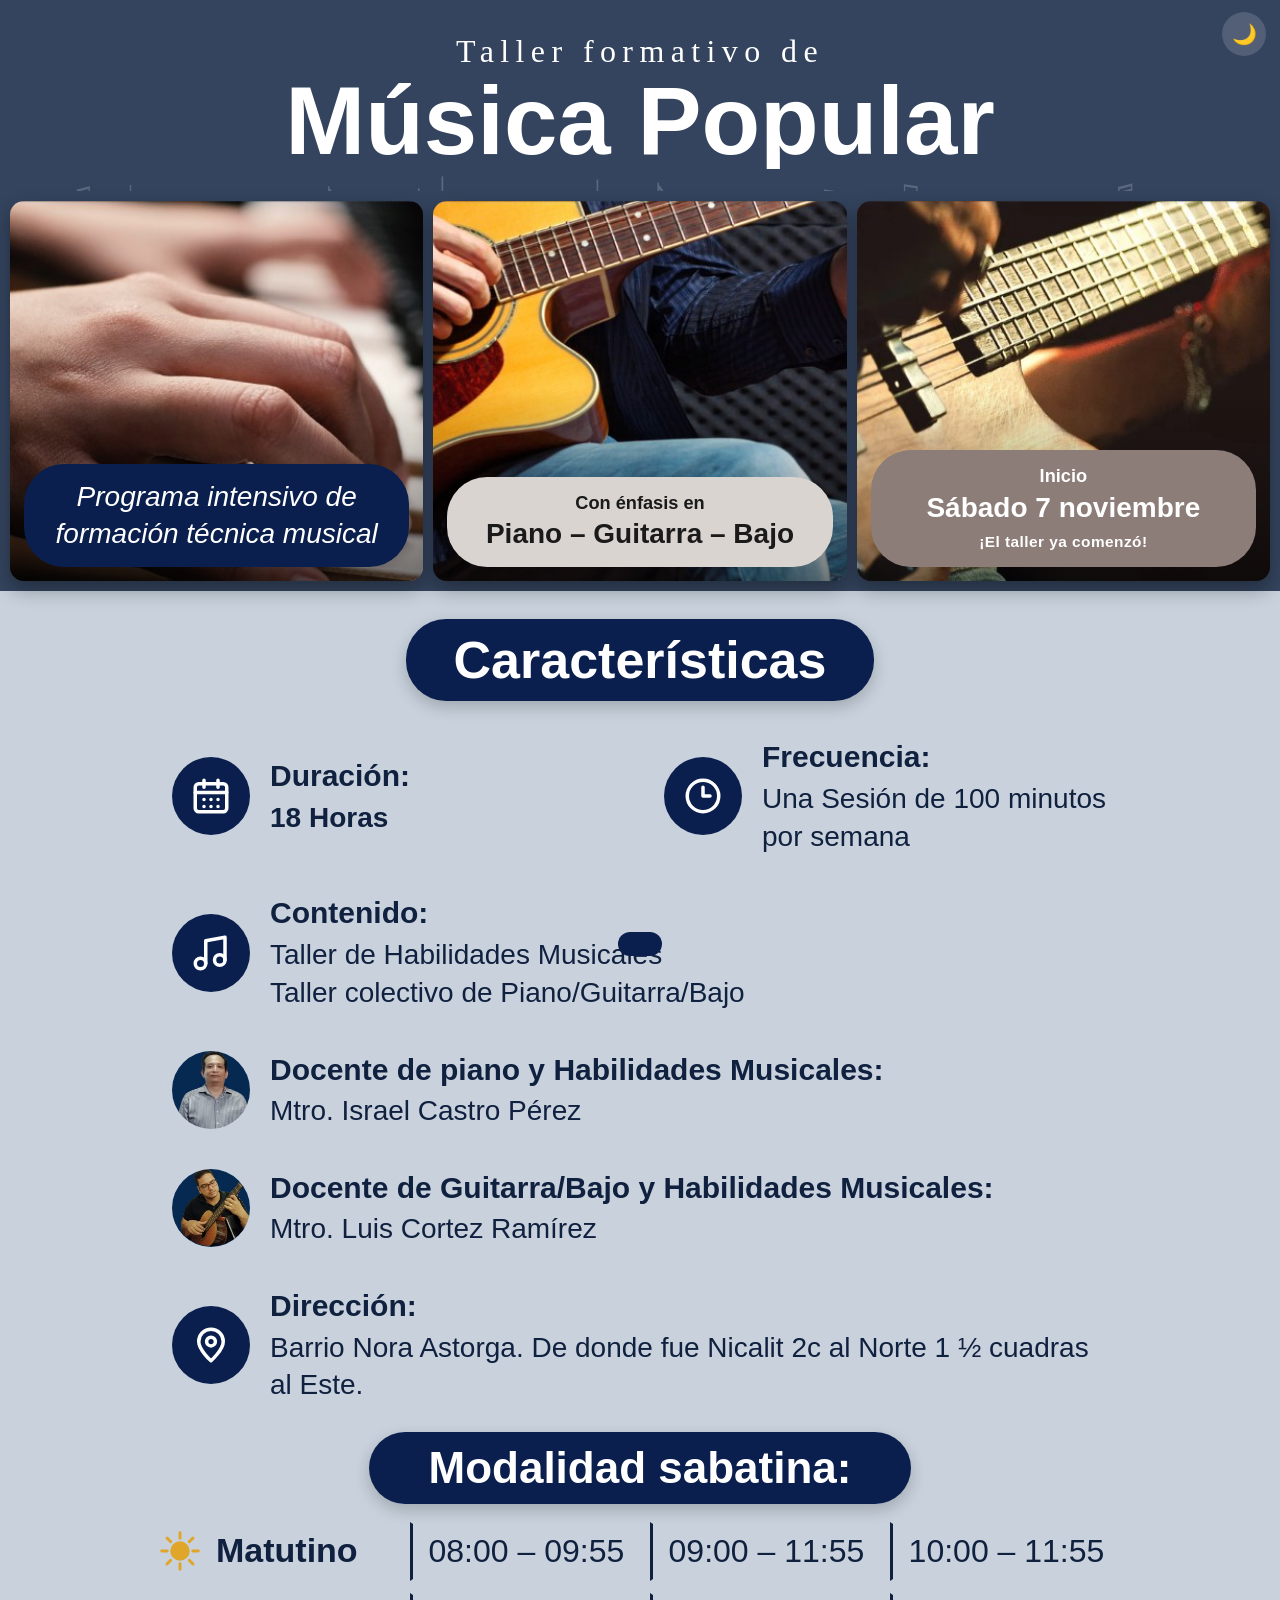
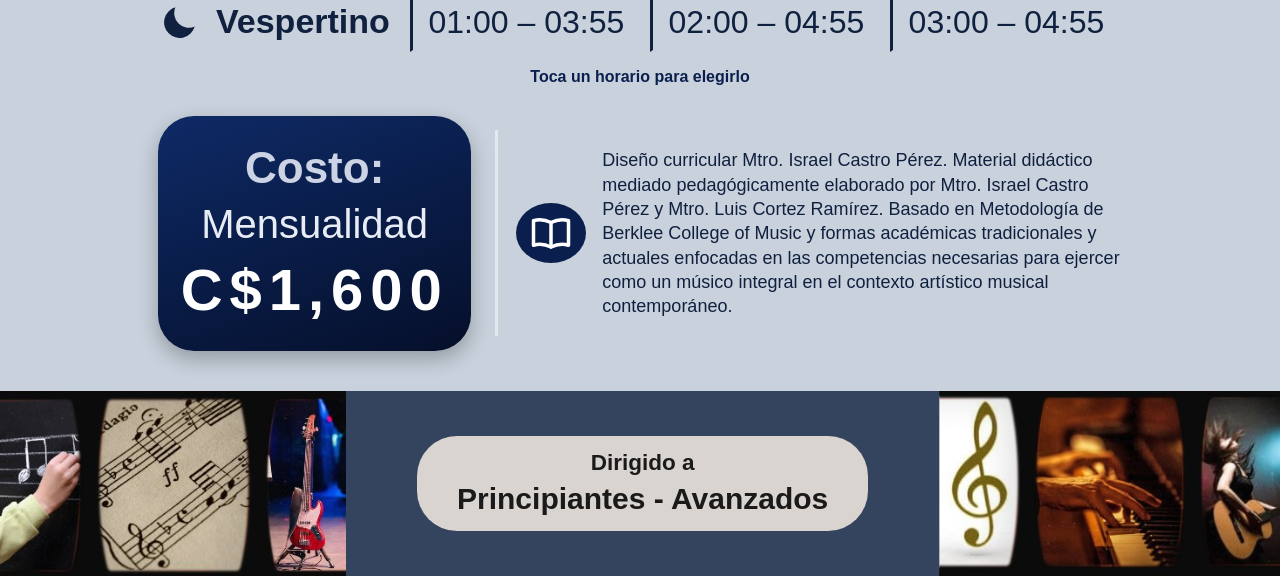
==== index.html @ 92d483f4 "Primer commit: Estructura del sitio del taller" ====
<!DOCTYPE html>
<html lang="es">
<head>
<meta charset="utf-8">
<meta name="viewport" content="width=device-width, initial-scale=1, viewport-fit=cover">
<title>Taller formativo de Música Popular</title>
<link rel="stylesheet" href="css/styles.css">
</head>
<body>
<div class="progress"></div>
<button class="theme-btn" aria-label="Cambiar tema">🌙</button>
<header><div class="notes"></div><small>Taller formativo de</small><h1>Música Popular</h1></header>
<section class="hero">
<figure><img src="img/piano.jpg" alt="Manos tocando el piano"><div class="badge b1">Programa intensivo de formación técnica musical</div></figure>
<figure><img src="img/guitarra.jpg" alt="Guitarrista"><div class="badge b2"><span>Con énfasis en</span>Piano – Guitarra – Bajo</div></figure>
<figure><img src="img/bajo.jpg" alt="Bajo eléctrico"><div class="badge b3"><span>Inicio</span>Sábado 7 noviembre<div class="countdown" id="countdown"></div></div></figure>
</section>
<main>
<div class="title reveal">Características</div>
<div class="two">
<div class="row reveal"><div class="ic"><svg viewBox="0 0 24 24"><rect x="3" y="5" width="18" height="16" rx="2"/><path d="M8 3v4M16 3v4M3 10h18M8 14h.01M12 14h.01M16 14h.01M8 18h.01M12 18h.01M16 18h.01"/></svg></div><div><h3>Duración:</h3><p><b>18 Horas</b></p></div></div>
<div class="row reveal"><div class="ic"><svg viewBox="0 0 24 24"><circle cx="12" cy="12" r="9"/><path d="M12 7v5h4"/></svg></div><div><h3>Frecuencia:</h3><p>Una Sesión de 100 minutos por semana</p></div></div>
</div>
<div class="row reveal"><div class="ic"><svg viewBox="0 0 24 24"><path d="M9 18V5l11-2v13"/><circle cx="6" cy="18" r="3"/><circle cx="17" cy="16" r="3"/></svg></div><div><h3>Contenido:</h3><p>Taller de Habilidades Musicales<br>Taller colectivo de Piano/Guitarra/Bajo</p></div></div>
<div class="row reveal"><div class="ic"><img src="img/israel.jpg" alt="Mtro. Israel Castro Pérez"></div><div><h3>Docente de piano y Habilidades Musicales:</h3><p>Mtro. Israel Castro Pérez</p></div></div>
<div class="row reveal"><div class="ic"><img src="img/luis.jpg" alt="Mtro. Luis Cortez Ramírez"></div><div><h3>Docente de Guitarra/Bajo y Habilidades Musicales:</h3><p>Mtro. Luis Cortez Ramírez</p></div></div>
<div class="row reveal" id="dir" data-text="Barrio Nora Astorga. De donde fue Nicalit 2c al Norte 1 ½ cuadras al Este." style="cursor:pointer" title="Clic para copiar"><div class="ic"><svg viewBox="0 0 24 24"><path d="M12 21s-7-6.2-7-11a7 7 0 0114 0c0 4.8-7 11-7 11z"/><circle cx="12" cy="10" r="2.5"/></svg></div><div><h3>Dirección:</h3><p>Barrio Nora Astorga. De donde fue Nicalit 2c al Norte 1 ½ cuadras al Este.</p></div></div>

<div class="mod reveal">Modalidad sabatina:</div>
<div class="sched reveal">
<div class="lab"><svg class="sun" viewBox="0 0 24 24" fill="none" stroke="currentColor" stroke-width="1.6" stroke-linecap="round"><circle cx="12" cy="12" r="4.5" fill="currentColor"/><path d="M12 2v3M12 19v3M2 12h3M19 12h3M4.9 4.9l2 2M17.1 17.1l2 2M19.1 4.9l-2 2M6.9 17.1l-2 2"/></svg>Matutino</div>
<div class="slots"><button data-turno="Matutino">08:00 – 09:55</button><button data-turno="Matutino">09:00 – 11:55</button><button data-turno="Matutino">10:00 – 11:55</button></div>
<div class="lab"><svg viewBox="0 0 24 24" fill="currentColor"><path d="M20 14.5A8 8 0 019.5 4a8.5 8.5 0 1010.5 10.5z"/></svg>Vespertino</div>
<div class="slots"><button data-turno="Vespertino">01:00 – 03:55</button><button data-turno="Vespertino">02:00 – 04:55</button><button data-turno="Vespertino">03:00 – 04:55</button></div>
</div>
<div class="pick" aria-live="polite">Toca un horario para elegirlo</div>

<div class="bottom reveal">
<div class="cost"><b>Costo:</b><em>Mensualidad</em><strong>C$1,600</strong></div>
<div class="note"><div class="ic"><svg viewBox="0 0 24 24"><path d="M2 5c3-1 6-1 10 1 4-2 7-2 10-1v14c-3-1-6-1-10 1-4-2-7-2-10-1z"/><path d="M12 6v14"/></svg></div><p>Diseño curricular Mtro. Israel Castro Pérez. Material didáctico mediado pedagógicamente elaborado por Mtro. Israel Castro Pérez y Mtro. Luis Cortez Ramírez. Basado en Metodología de Berklee College of Music y formas académicas tradicionales y actuales enfocadas en las competencias necesarias para ejercer como un músico integral en el contexto artístico musical contemporáneo.</p></div>
</div>
</main>
<footer><img src="img/tira-izq.jpg" alt=""><div class="dir"><span>Dirigido a</span>Principiantes - Avanzados</div><img src="img/tira-der.jpg" alt=""></footer>
<div class="toast" role="status"></div>
<script src="js/main.js"></script>
</body>
</html>
---- css/styles.css ----
:root{--navy:#0a1f4d;--slate:#34445e;--bg:#c8d1dc;--card:#ffffff66;--text:#10203f;--pill:#d9d4d0;--pilltxt:#1a1a1a;--accent:#e0a62a;
box-sizing:border-box;padding-top:env(safe-area-inset-top,0px);padding-bottom:env(safe-area-inset-bottom,0px)}
@media (prefers-color-scheme:dark){:root:not([data-theme="light"]){--bg:#141b2b;--card:#ffffff12;--text:#e8edf5;--pill:#4a4440;--pilltxt:#f4f0ec;--navy:#13306e}}
:root[data-theme="dark"]{--bg:#141b2b;--card:#ffffff12;--text:#e8edf5;--pill:#4a4440;--pilltxt:#f4f0ec;--navy:#13306e}
*{box-sizing:border-box}
html{scroll-behavior:smooth}
body{margin:0;background:var(--bg);color:var(--text);font-family:"Open Sans","Segoe UI",Arial,sans-serif;line-height:1.35;overflow-x:hidden}
.progress{position:fixed;top:0;left:0;height:4px;width:0;background:var(--accent);z-index:50}
.theme-btn{position:fixed;right:14px;top:calc(env(safe-area-inset-top,0px) + 12px);z-index:40;width:44px;height:44px;border-radius:50%;border:0;background:#ffffff26;color:#fff;font-size:20px;cursor:pointer;backdrop-filter:blur(6px);transition:transform .3s}
.theme-btn:hover{transform:rotate(25deg) scale(1.1)}

header{background:var(--slate);color:#fff;text-align:center;padding:30px 16px 22px;position:relative;overflow:hidden}
header small{display:block;font-family:Georgia,serif;letter-spacing:.2em;font-size:clamp(18px,3vw,32px);font-weight:300}
header h1{margin:0;font-size:clamp(42px,9vw,96px);line-height:1;font-weight:800;background:linear-gradient(90deg,#fff,#fff 40%,#ffe9b0 50%,#fff 60%,#fff);background-size:250% 100%;-webkit-background-clip:text;background-clip:text;color:transparent;animation:shine 6s linear infinite}
@keyframes shine{from{background-position:100% 0}to{background-position:-100% 0}}
.notes{position:absolute;inset:0;pointer-events:none}
.notes span{position:absolute;bottom:-30px;color:#ffffff30;font-size:28px;animation:float linear infinite}
@keyframes float{to{transform:translateY(-260px) rotate(30deg);opacity:0}}

.hero{display:grid;grid-template-columns:repeat(3,1fr);gap:10px;padding:10px;background:var(--slate)}
.hero figure{margin:0;position:relative;height:clamp(260px,34vw,380px);border-radius:14px;overflow:hidden;display:flex;align-items:flex-end;justify-content:center;padding:14px;box-shadow:0 8px 20px #0005}
.hero img{position:absolute;inset:0;width:100%;height:100%;object-fit:cover;transition:transform .8s ease}
.hero figure:hover img{transform:scale(1.08)}
.hero figure::after{content:"";position:absolute;inset:0;background:linear-gradient(transparent 50%,#0008)}
.badge{position:relative;z-index:2;border-radius:40px;padding:14px 22px;text-align:center;width:100%;max-width:420px;font-size:clamp(16px,2.2vw,28px);font-weight:700;transition:transform .3s}
.hero figure:hover .badge{transform:translateY(-6px)}
.badge span{display:block;font-size:.65em;font-weight:600}
.b1{background:var(--navy);color:#fff;font-style:italic;font-weight:400}
.b2{background:var(--pill);color:var(--pilltxt)}
.b3{background:#8d7d78;color:#fff}
.countdown{margin-top:6px;font-size:.55em;font-weight:600;letter-spacing:.03em}

main{max-width:1000px;margin:0 auto;padding:28px 18px 40px}
.title,.mod{display:table;margin:0 auto 26px;background:var(--navy);color:#fff;border-radius:40px;padding:6px 48px;font-size:clamp(28px,5vw,52px);font-weight:800;box-shadow:0 6px 16px #0003}
.mod{font-size:clamp(24px,4vw,44px);font-weight:700;margin-top:10px;margin-bottom:18px;padding:6px 60px}
.row{display:flex;gap:20px;align-items:center;margin:0 0 18px;padding:10px 14px;border-radius:22px;transition:background .3s,transform .3s}
.row:hover{background:var(--card);transform:translateX(6px)}
.ic{flex:0 0 78px;height:78px;border-radius:50%;background:var(--navy);display:grid;place-items:center;overflow:hidden;transition:transform .4s,box-shadow .4s}
.row:hover .ic{transform:rotate(-8deg) scale(1.08);box-shadow:0 0 0 4px var(--accent)}
.ic svg{width:42px;height:42px;fill:none;stroke:#fff;stroke-width:2;stroke-linecap:round;stroke-linejoin:round}
.ic img{width:100%;height:100%;object-fit:cover}
.row h3{margin:0;font-size:clamp(20px,2.6vw,30px);font-weight:700}
.row p{margin:2px 0 0;font-size:clamp(18px,2.4vw,28px)}
.two{display:grid;grid-template-columns:1fr 1fr;gap:0 20px}

.sched{display:grid;grid-template-columns:auto 1fr;gap:12px 20px;align-items:center;margin-bottom:28px}
.sched .lab{display:flex;gap:14px;align-items:center;font-size:clamp(20px,3vw,34px);font-weight:700}
.sched .lab svg{width:44px;height:44px}
.sun{animation:spin 16s linear infinite;color:var(--accent)}
@keyframes spin{to{transform:rotate(360deg)}}
.slots{display:grid;grid-template-columns:repeat(3,1fr);gap:8px}
.slots button{font:inherit;color:inherit;background:transparent;border:2px solid transparent;border-left:3px solid var(--text);border-radius:0 14px 14px 0;text-align:center;font-size:clamp(17px,2.6vw,32px);padding:6px;cursor:pointer;transition:all .25s}
.slots button:hover{background:var(--card)}
.slots button.sel{background:var(--navy);color:#fff;border-color:var(--accent);border-radius:14px;transform:scale(1.05)}
.pick{min-height:1.6em;text-align:center;font-weight:600;margin:-14px 0 24px;color:var(--navy)}
:root[data-theme="dark"] .pick{color:var(--accent)}
@media (prefers-color-scheme:dark){:root:not([data-theme="light"]) .pick{color:var(--accent)}}

.bottom{display:grid;grid-template-columns:minmax(220px,1fr) 2fr;gap:24px;align-items:center}
.cost{background:linear-gradient(160deg,#0e2a66,#050f2a);color:#e8edf5;border-radius:36px;padding:22px 20px;text-align:center;box-shadow:0 8px 20px #0004;transition:transform .3s}
.cost:hover{transform:translateY(-6px) rotate(-1deg)}
.cost b{display:block;font-size:clamp(26px,4vw,44px);font-weight:600;color:#cbd3e4}
.cost em{display:block;font-style:normal;font-size:clamp(24px,3.4vw,40px)}
.cost strong{font-size:clamp(34px,5vw,58px);letter-spacing:.12em;color:#fff}
.note{display:flex;gap:16px;align-items:center;font-size:clamp(13px,1.6vw,18px);border-left:3px solid #fff8;padding-left:18px}
.note .ic{flex-basis:70px;height:60px}

footer{background:var(--slate);display:flex;align-items:center;justify-content:space-between;gap:10px;overflow:hidden}
footer img{height:clamp(100px,16vw,185px);width:auto;max-width:30%;object-fit:cover}
.dir{background:var(--pill);color:var(--pilltxt);border-radius:40px;padding:12px 40px;text-align:center;font-size:clamp(16px,2.6vw,30px);font-weight:700;margin:0 auto}
.dir span{display:block;font-size:.75em;font-weight:600}

.reveal{opacity:0;transform:translateY(30px);transition:opacity .7s ease,transform .7s ease}
.reveal.in{opacity:1;transform:none}
.reveal.in.row:hover{transform:translateX(6px)}
.toast{position:fixed;left:50%;bottom:24px;transform:translateX(-50%) translateY(80px);background:var(--navy);color:#fff;padding:12px 22px;border-radius:30px;transition:transform .4s;z-index:60}
.toast.show{transform:translateX(-50%)}

@media(max-width:720px){.hero{grid-template-columns:1fr}.two,.bottom,.sched{grid-template-columns:1fr}.slots button:first-child{border-left:3px solid var(--text)}footer img{display:none}.dir{margin:0}footer{justify-content:center}}
@media (prefers-reduced-motion:reduce){*{animation:none!important;transition:none!important}.reveal{opacity:1;transform:none}}
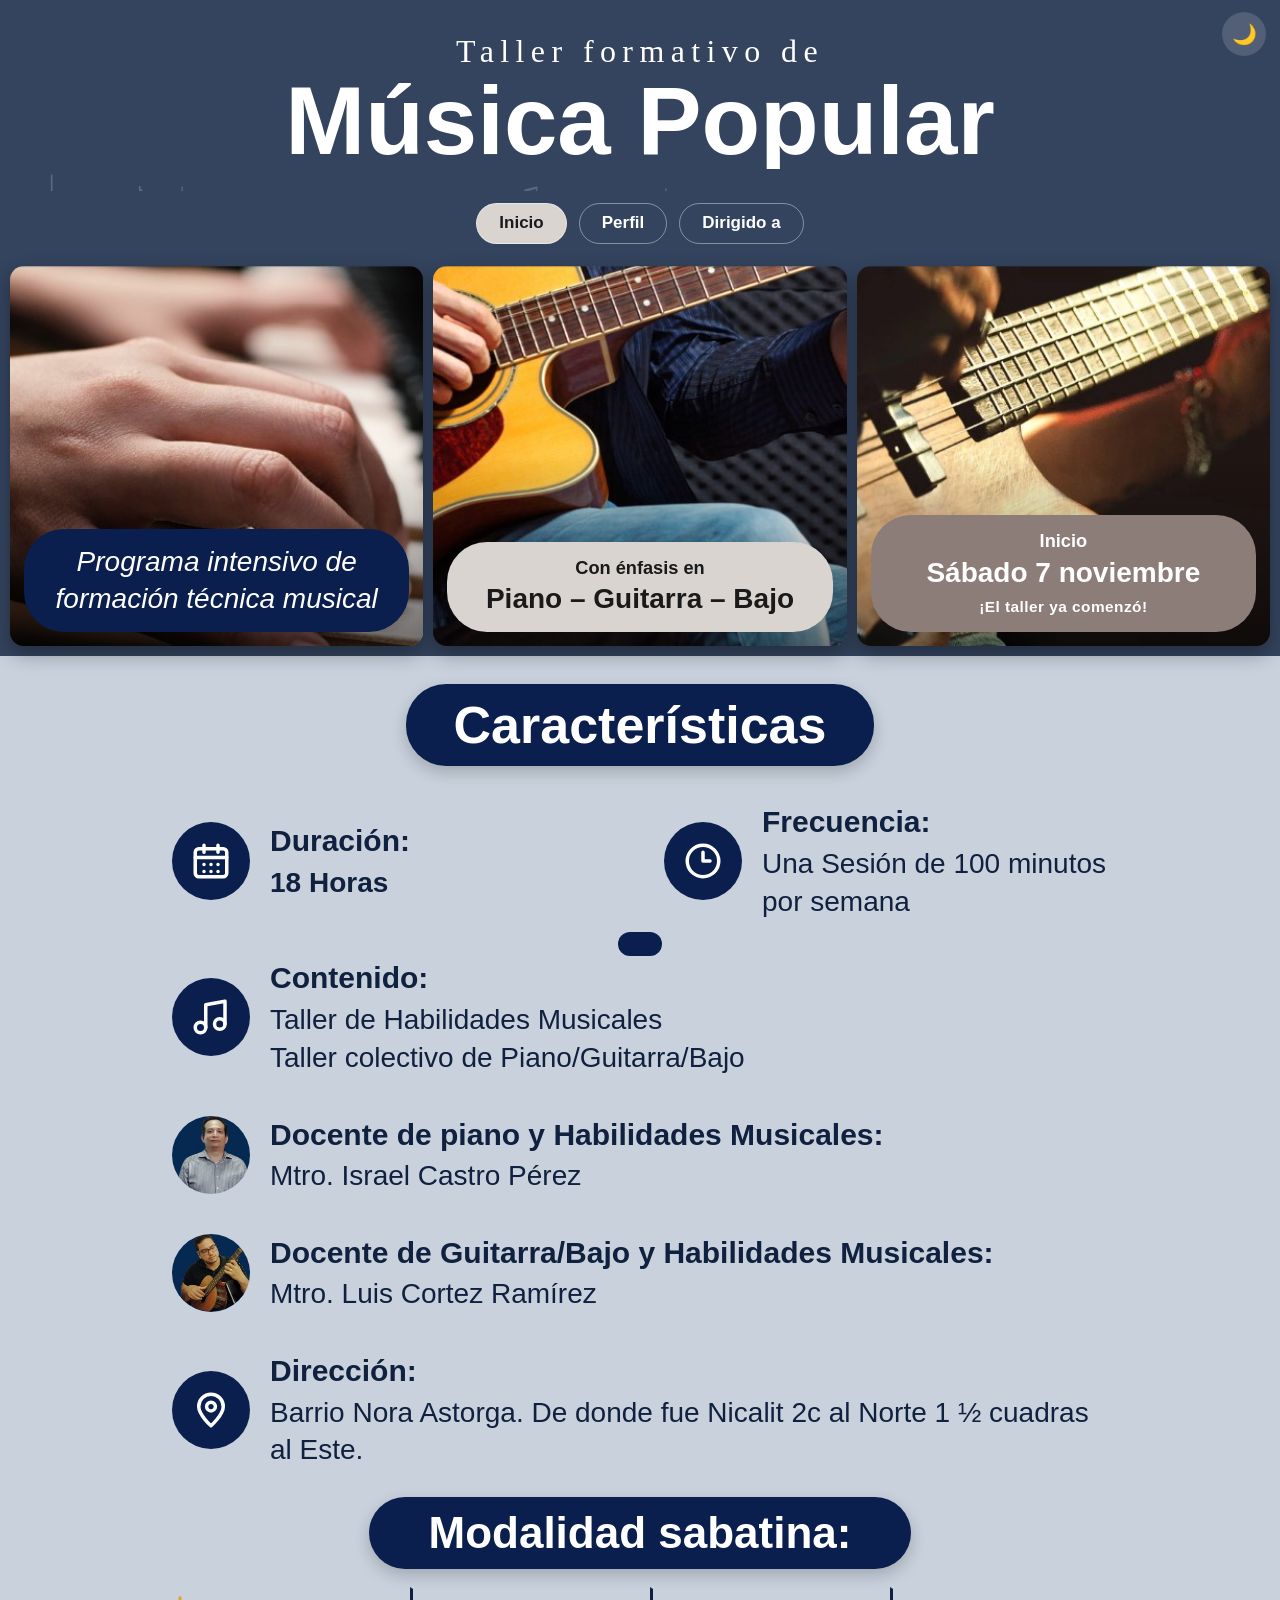
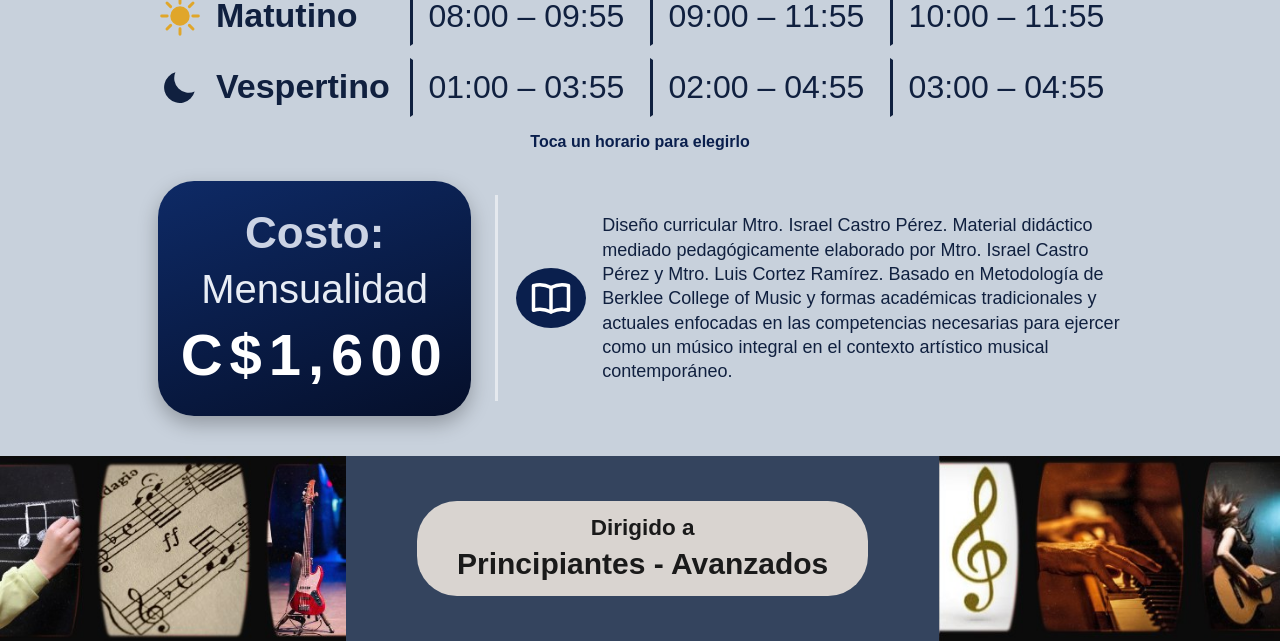
==== commit 9dfaee3a: "Se crearon dos nuevas páginas además de la principal El contenido está más completo y se añadió el m" ====
--- a/index.html
+++ b/index.html
@@ -10,6 +10,7 @@
 <div class="progress"></div>
 <button class="theme-btn" aria-label="Cambiar tema">🌙</button>
 <header><div class="notes"></div><small>Taller formativo de</small><h1>Música Popular</h1></header>
+<nav class="page-nav" aria-label="Navegación principal"><a href="index.html" aria-current="page">Inicio</a><a href="perfil.html">Perfil</a><a href="dirigido-a.html">Dirigido a</a></nav>
 <section class="hero">
 <figure><img src="img/piano.jpg" alt="Manos tocando el piano"><div class="badge b1">Programa intensivo de formación técnica musical</div></figure>
 <figure><img src="img/guitarra.jpg" alt="Guitarrista"><div class="badge b2"><span>Con énfasis en</span>Piano – Guitarra – Bajo</div></figure>
--- a/css/styles.css
+++ b/css/styles.css
@@ -16,6 +16,9 @@
 .notes{position:absolute;inset:0;pointer-events:none}
 .notes span{position:absolute;bottom:-30px;color:#ffffff30;font-size:28px;animation:float linear infinite}
 @keyframes float{to{transform:translateY(-260px) rotate(30deg);opacity:0}}
+.page-nav{display:flex;justify-content:center;gap:12px;padding:12px;background:var(--slate)}
+.page-nav a{padding:8px 22px;border:1px solid #ffffff66;border-radius:24px;color:#fff;text-decoration:none;font-size:17px;font-weight:700;transition:background .2s,color .2s}
+.page-nav a:hover,.page-nav a[aria-current="page"]{background:var(--pill);color:var(--pilltxt)}
 
 .hero{display:grid;grid-template-columns:repeat(3,1fr);gap:10px;padding:10px;background:var(--slate)}
 .hero figure{margin:0;position:relative;height:clamp(260px,34vw,380px);border-radius:14px;overflow:hidden;display:flex;align-items:flex-end;justify-content:center;padding:14px;box-shadow:0 8px 20px #0005}
@@ -33,6 +36,52 @@
 main{max-width:1000px;margin:0 auto;padding:28px 18px 40px}
 .title,.mod{display:table;margin:0 auto 26px;background:var(--navy);color:#fff;border-radius:40px;padding:6px 48px;font-size:clamp(28px,5vw,52px);font-weight:800;box-shadow:0 6px 16px #0003}
 .mod{font-size:clamp(24px,4vw,44px);font-weight:700;margin-top:10px;margin-bottom:18px;padding:6px 60px}
+.profile-main{max-width:1280px}
+.profile-grid{display:grid;grid-template-columns:repeat(4,minmax(0,1fr));gap:22px}
+.profile-area{transition:transform .3s,filter .3s}
+.profile-area summary{position:relative;display:flex;align-items:flex-end;min-height:180px;overflow:hidden;border:3px solid #fff;border-radius:18px;background:#203d53;cursor:pointer;list-style:none;box-shadow:0 8px 20px #0003;isolation:isolate}
+.profile-area summary::-webkit-details-marker{display:none}
+.profile-area summary:focus-visible{outline:3px solid var(--accent);outline-offset:4px;border-radius:18px}
+.profile-cover-image{position:absolute;inset:0;z-index:-2;width:100%;height:100%;object-fit:cover;transition:transform .8s ease}
+.profile-area summary::before{content:"";position:absolute;inset:0;z-index:-1;background:linear-gradient(180deg,#07122608 15%,#071226d9 100%)}
+.profile-area h2{display:grid;place-items:center;min-height:94px;width:100%;margin:0;padding:16px 54px 16px 16px;color:#fff;text-align:center;text-shadow:0 2px 6px #000c;font-size:clamp(20px,2.4vw,30px);line-height:1.2;transition:color .3s}
+.profile-area summary::after{content:"♫";position:absolute;right:14px;top:50%;display:grid;place-items:center;width:34px;height:34px;transform:translateY(-50%);border:1px solid #ffffff80;border-radius:50%;background:#ffffff20;color:#ffe9b0;font-size:21px;line-height:1;transition:transform .3s,background .3s,color .3s}
+.profile-area[open] summary::after{content:"♪";transform:translateY(-50%) rotate(-12deg);background:var(--accent);color:#10203f}
+.profile-area summary:hover .profile-cover-image,.profile-area[open] summary .profile-cover-image{transform:scale(1.08)}
+.profile-area summary:hover::before,.profile-area[open] summary::before{background:linear-gradient(180deg,#07122616 5%,#071226e8 100%)}
+.profile-area summary:hover h2,.profile-area[open] summary h2{color:#ffe9b0}
+.profile-area summary:hover::after{transform:translateY(-50%) rotate(12deg) scale(1.12)}
+.profile-area[open] summary:hover::after{transform:translateY(-50%) rotate(0) scale(1.12)}
+.profile-submenu{display:grid;gap:14px;margin-top:14px}
+.profile-item{position:relative;display:grid;place-items:center;min-height:112px;padding:14px 36px;border:3px solid #29495d;border-radius:16px;background:linear-gradient(145deg,#fff,#f4f6f7);color:#161616;text-align:center;font-size:clamp(18px,2.2vw,28px);line-height:1.2;transition:transform .25s,box-shadow .25s,border-color .25s}
+.profile-item{width:100%;font-family:inherit;cursor:pointer}
+.profile-item::after{content:"♪";position:absolute;right:12px;bottom:8px;color:#29495d;font-size:18px;opacity:0;transform:translateY(4px);transition:opacity .25s,transform .25s}
+.profile-item:hover,.profile-item:focus-visible{transform:translateY(-4px);border-color:var(--accent);box-shadow:0 8px 18px #0002}
+.profile-item:hover::after,.profile-item:focus-visible::after{opacity:.75;transform:translateY(0)}
+.profile-item:focus-visible{outline:3px solid var(--accent);outline-offset:3px}
+.profile-area[open] .profile-item{animation:profile-item-in .35s both}
+.profile-area[open] .profile-item:nth-child(2){animation-delay:45ms}
+.profile-area[open] .profile-item:nth-child(3){animation-delay:90ms}
+.profile-area[open] .profile-item:nth-child(4){animation-delay:135ms}
+@keyframes profile-item-in{from{opacity:0;transform:translateY(8px)}to{opacity:1;transform:translateY(0)}}
+.profile-dialog{width:min(560px,calc(100% - 32px));max-height:min(80vh,600px);padding:30px;border:0;border-radius:22px;background:var(--bg);color:var(--text);box-shadow:0 18px 60px #0006}
+.profile-dialog::backdrop{background:#071226b8;backdrop-filter:blur(4px)}
+.profile-dialog form{position:absolute;top:10px;right:12px}
+.profile-dialog-close{width:38px;height:38px;border:0;border-radius:50%;background:var(--navy);color:#fff;font-size:28px;line-height:1;cursor:pointer}
+.profile-dialog h2{margin:4px 44px 16px 0;font-size:clamp(24px,4vw,34px)}
+.profile-dialog-description{margin:0;font-size:clamp(18px,2.4vw,22px);line-height:1.6}
+.audience-main{max-width:1100px}
+.audience-grid{display:grid;grid-template-columns:repeat(2,minmax(0,1fr));gap:22px}
+.audience-card{display:flex;min-height:270px;flex-direction:column;align-items:center;justify-content:center;gap:18px;padding:26px 30px;border:2px solid #ffffffb3;border-radius:22px;background:var(--card);text-align:center;box-shadow:0 8px 20px #0002;transition:transform .35s,box-shadow .35s,border-color .35s}
+.audience-card:hover{transform:translateY(-7px);border-color:var(--audience-color);box-shadow:0 14px 28px #0003}
+.audience-icon{width:88px;height:88px;color:var(--audience-color);transition:transform .45s}
+.audience-card:hover .audience-icon{transform:scale(1.12) rotate(-5deg)}
+.audience-icon svg{display:block;width:100%;height:100%;fill:currentColor}
+.audience-card p{max-width:420px;margin:0;font-size:clamp(19px,2.4vw,25px);line-height:1.4}
+.audience-bass{--audience-color:#246b9a}
+.audience-notes{--audience-color:#62aee0}
+.audience-books{--audience-color:#315c59}
+.audience-guitar{--audience-color:#438d59}
 .row{display:flex;gap:20px;align-items:center;margin:0 0 18px;padding:10px 14px;border-radius:22px;transition:background .3s,transform .3s}
 .row:hover{background:var(--card);transform:translateX(6px)}
 .ic{flex:0 0 78px;height:78px;border-radius:50%;background:var(--navy);display:grid;place-items:center;overflow:hidden;transition:transform .4s,box-shadow .4s}
@@ -72,9 +121,11 @@
 
 .reveal{opacity:0;transform:translateY(30px);transition:opacity .7s ease,transform .7s ease}
 .reveal.in{opacity:1;transform:none}
+.profile-area.reveal.in:hover{transform:translateY(-5px);filter:drop-shadow(0 8px 10px #0002)}
 .reveal.in.row:hover{transform:translateX(6px)}
 .toast{position:fixed;left:50%;bottom:24px;transform:translateX(-50%) translateY(80px);background:var(--navy);color:#fff;padding:12px 22px;border-radius:30px;transition:transform .4s;z-index:60}
 .toast.show{transform:translateX(-50%)}
 
-@media(max-width:720px){.hero{grid-template-columns:1fr}.two,.bottom,.sched{grid-template-columns:1fr}.slots button:first-child{border-left:3px solid var(--text)}footer img{display:none}.dir{margin:0}footer{justify-content:center}}
+@media(max-width:900px){.profile-grid{grid-template-columns:repeat(2,minmax(0,1fr))}}
+@media(max-width:720px){.hero{grid-template-columns:1fr}.two,.bottom,.sched,.audience-grid{grid-template-columns:1fr}.profile-grid{grid-template-columns:1fr}.profile-area h2,.profile-item{min-height:88px}.audience-card{min-height:220px}.slots button:first-child{border-left:3px solid var(--text)}footer img{display:none}.dir{margin:0}footer{justify-content:center}}
 @media (prefers-reduced-motion:reduce){*{animation:none!important;transition:none!important}.reveal{opacity:1;transform:none}}
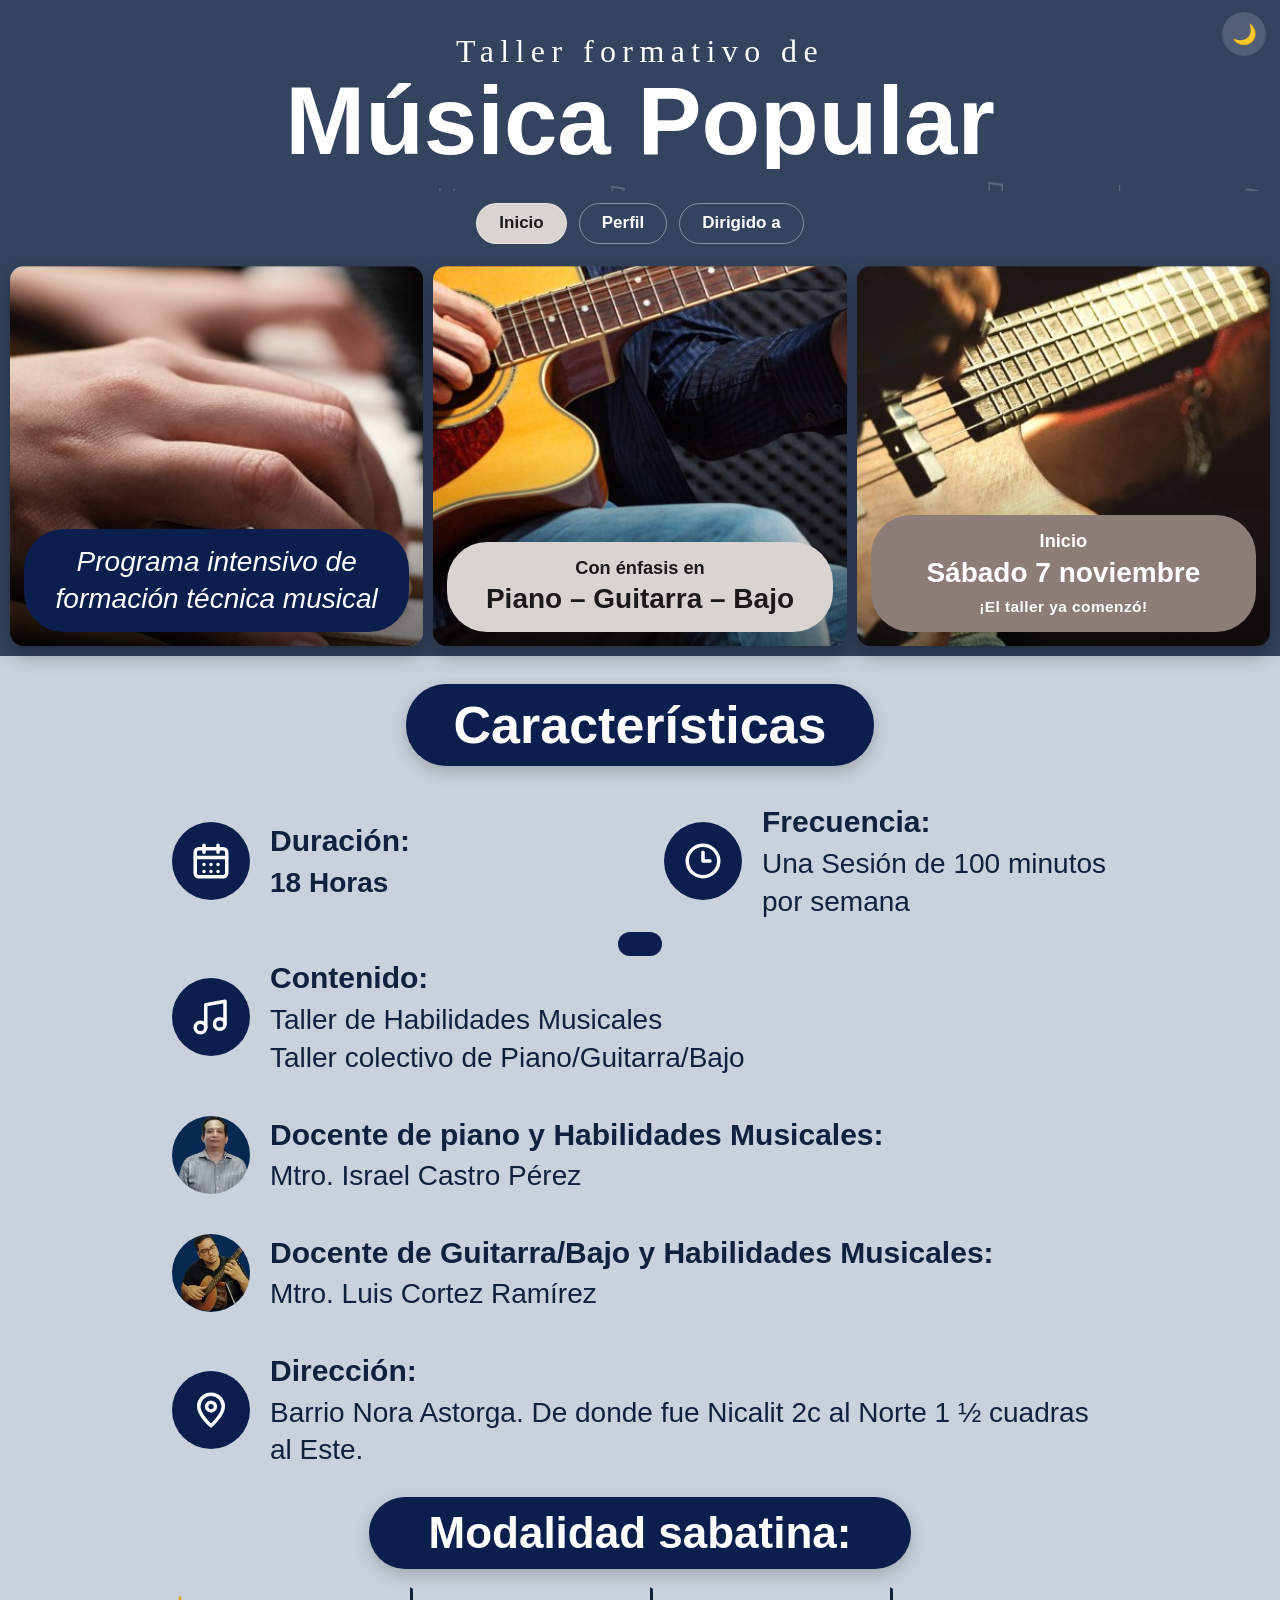
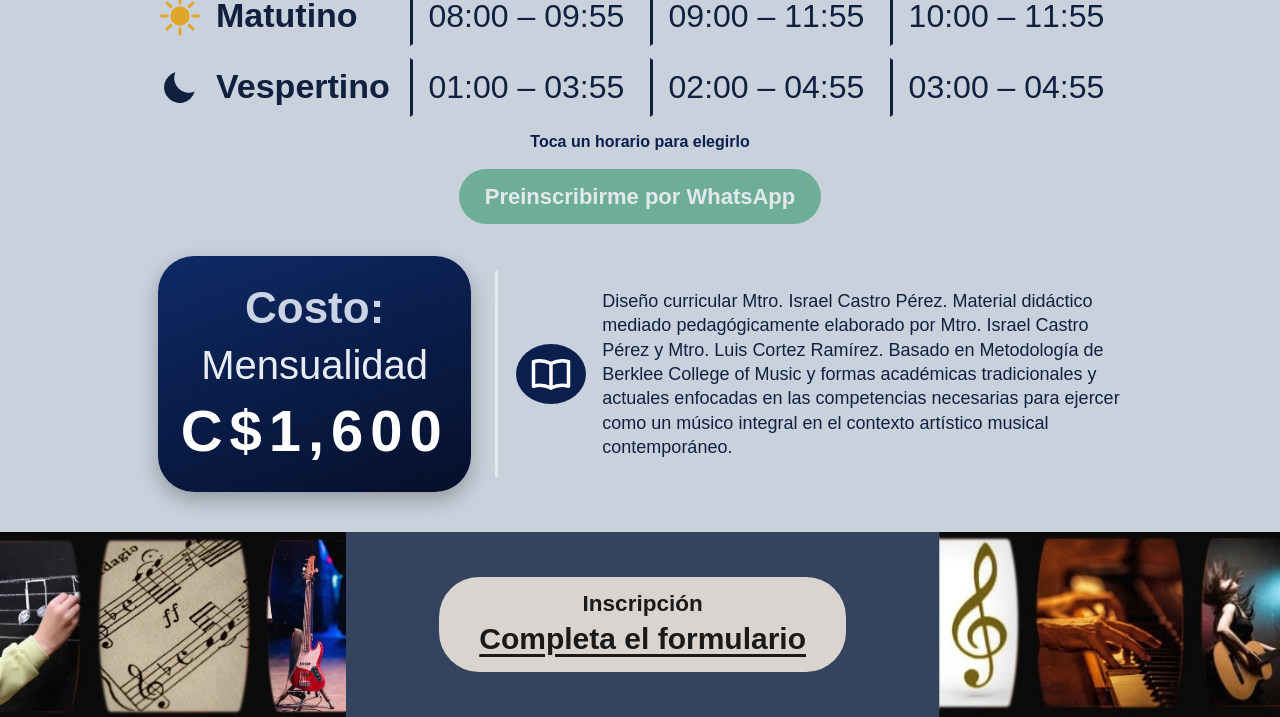
==== commit 41e020dc: "Añadida la función de Preinscribirse por WhatsApp Para hacer el sitio más interactivo" ====
--- a/index.html
+++ b/index.html
@@ -35,13 +35,14 @@
 <div class="slots"><button data-turno="Vespertino">01:00 – 03:55</button><button data-turno="Vespertino">02:00 – 04:55</button><button data-turno="Vespertino">03:00 – 04:55</button></div>
 </div>
 <div class="pick" aria-live="polite">Toca un horario para elegirlo</div>
+<div class="pre-enroll"><button id="pre-enroll" type="button" disabled>Preinscribirme por WhatsApp</button></div>
 
 <div class="bottom reveal">
 <div class="cost"><b>Costo:</b><em>Mensualidad</em><strong>C$1,600</strong></div>
 <div class="note"><div class="ic"><svg viewBox="0 0 24 24"><path d="M2 5c3-1 6-1 10 1 4-2 7-2 10-1v14c-3-1-6-1-10 1-4-2-7-2-10-1z"/><path d="M12 6v14"/></svg></div><p>Diseño curricular Mtro. Israel Castro Pérez. Material didáctico mediado pedagógicamente elaborado por Mtro. Israel Castro Pérez y Mtro. Luis Cortez Ramírez. Basado en Metodología de Berklee College of Music y formas académicas tradicionales y actuales enfocadas en las competencias necesarias para ejercer como un músico integral en el contexto artístico musical contemporáneo.</p></div>
 </div>
 </main>
-<footer><img src="img/tira-izq.jpg" alt=""><div class="dir"><span>Dirigido a</span>Principiantes - Avanzados</div><img src="img/tira-der.jpg" alt=""></footer>
+<footer><img src="img/tira-izq.jpg" alt=""><div class="dir"><span>Inscripción</span><a href="https://forms.gle/dQUJXf1gVfg4okbL8" target="_blank" rel="noopener noreferrer">Completa el formulario</a></div><img src="img/tira-der.jpg" alt=""></footer>
 <div class="toast" role="status"></div>
 <script src="js/main.js"></script>
 </body>
--- a/css/styles.css
+++ b/css/styles.css
@@ -75,8 +75,8 @@
 .audience-card{display:flex;min-height:270px;flex-direction:column;align-items:center;justify-content:center;gap:18px;padding:26px 30px;border:2px solid #ffffffb3;border-radius:22px;background:var(--card);text-align:center;box-shadow:0 8px 20px #0002;transition:transform .35s,box-shadow .35s,border-color .35s}
 .audience-card:hover{transform:translateY(-7px);border-color:var(--audience-color);box-shadow:0 14px 28px #0003}
 .audience-icon{width:88px;height:88px;color:var(--audience-color);transition:transform .45s}
-.audience-card:hover .audience-icon{transform:scale(1.12) rotate(-5deg)}
-.audience-icon svg{display:block;width:100%;height:100%;fill:currentColor}
+.audience-card:hover .audience-icon{transform:scale(1.08)}
+.audience-icon svg{display:block;width:100%;height:100%;fill:none;stroke:currentColor;stroke-width:4;stroke-linecap:round;stroke-linejoin:round}
 .audience-card p{max-width:420px;margin:0;font-size:clamp(19px,2.4vw,25px);line-height:1.4}
 .audience-bass{--audience-color:#246b9a}
 .audience-notes{--audience-color:#62aee0}
@@ -104,6 +104,11 @@
 .pick{min-height:1.6em;text-align:center;font-weight:600;margin:-14px 0 24px;color:var(--navy)}
 :root[data-theme="dark"] .pick{color:var(--accent)}
 @media (prefers-color-scheme:dark){:root:not([data-theme="light"]) .pick{color:var(--accent)}}
+.pre-enroll{display:flex;justify-content:center;margin:-12px 0 32px}
+.pre-enroll button{border:0;border-radius:28px;padding:13px 26px;background:#168b52;color:#fff;font:inherit;font-size:clamp(17px,2.2vw,22px);font-weight:700;cursor:pointer;transition:background .2s,transform .2s}
+.pre-enroll button:hover:not(:disabled){background:#106c3e;transform:translateY(-2px)}
+.pre-enroll button:focus-visible{outline:3px solid var(--accent);outline-offset:3px}
+.pre-enroll button:disabled{opacity:.5;cursor:not-allowed}
 
 .bottom{display:grid;grid-template-columns:minmax(220px,1fr) 2fr;gap:24px;align-items:center}
 .cost{background:linear-gradient(160deg,#0e2a66,#050f2a);color:#e8edf5;border-radius:36px;padding:22px 20px;text-align:center;box-shadow:0 8px 20px #0004;transition:transform .3s}
@@ -118,6 +123,8 @@
 footer img{height:clamp(100px,16vw,185px);width:auto;max-width:30%;object-fit:cover}
 .dir{background:var(--pill);color:var(--pilltxt);border-radius:40px;padding:12px 40px;text-align:center;font-size:clamp(16px,2.6vw,30px);font-weight:700;margin:0 auto}
 .dir span{display:block;font-size:.75em;font-weight:600}
+.dir a{color:inherit;text-decoration:underline;text-underline-offset:.15em}
+.dir a:hover,.dir a:focus-visible{text-decoration-thickness:2px}
 
 .reveal{opacity:0;transform:translateY(30px);transition:opacity .7s ease,transform .7s ease}
 .reveal.in{opacity:1;transform:none}
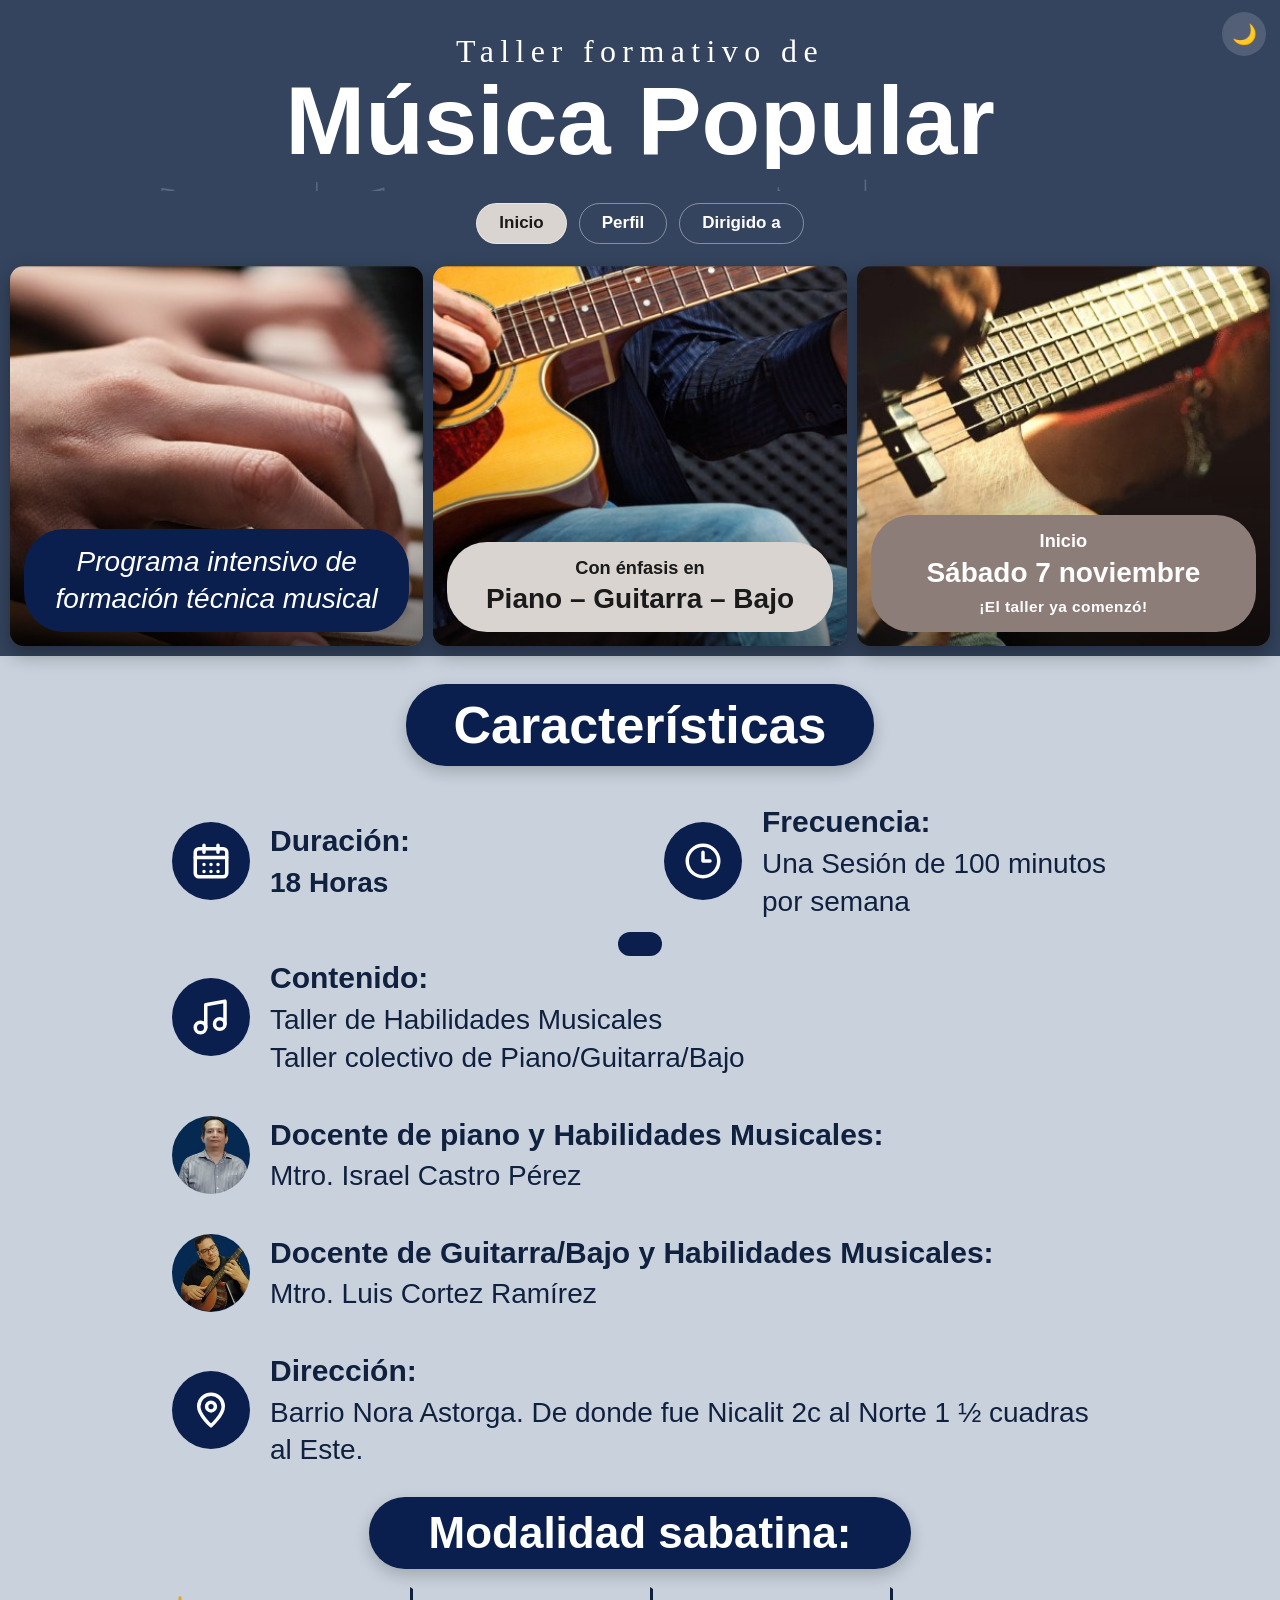
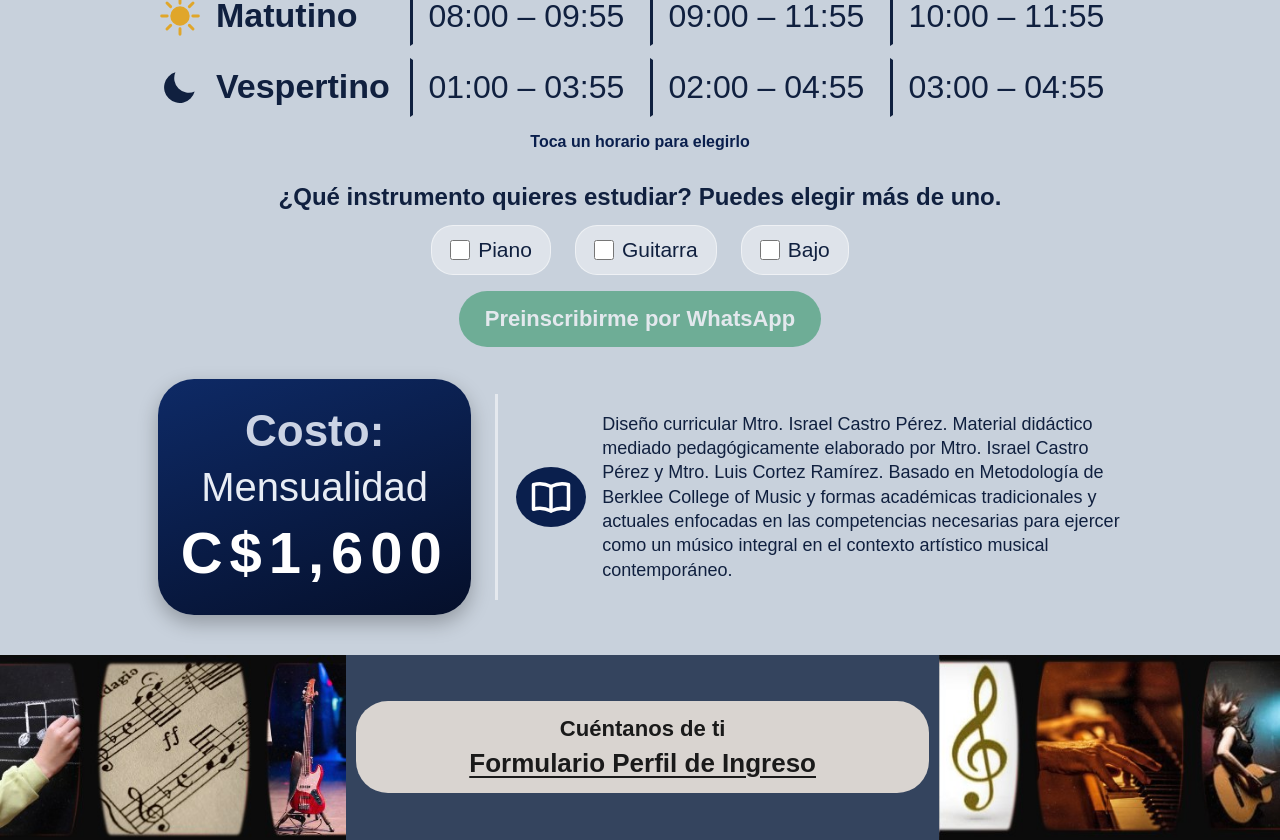
==== commit 284e586c: "Se añadió un campo al formulario de WhatsApp para indicar el instrumento a preinscribir La informaci" ====
--- a/index.html
+++ b/index.html
@@ -35,6 +35,12 @@
 <div class="slots"><button data-turno="Vespertino">01:00 – 03:55</button><button data-turno="Vespertino">02:00 – 04:55</button><button data-turno="Vespertino">03:00 – 04:55</button></div>
 </div>
 <div class="pick" aria-live="polite">Toca un horario para elegirlo</div>
+<fieldset class="instrument-picker">
+<legend>¿Qué instrumento quieres estudiar? Puedes elegir más de uno.</legend>
+<label><input type="checkbox" name="instrumento" value="Piano"> Piano</label>
+<label><input type="checkbox" name="instrumento" value="Guitarra"> Guitarra</label>
+<label><input type="checkbox" name="instrumento" value="Bajo"> Bajo</label>
+</fieldset>
 <div class="pre-enroll"><button id="pre-enroll" type="button" disabled>Preinscribirme por WhatsApp</button></div>
 
 <div class="bottom reveal">
@@ -42,7 +48,7 @@
 <div class="note"><div class="ic"><svg viewBox="0 0 24 24"><path d="M2 5c3-1 6-1 10 1 4-2 7-2 10-1v14c-3-1-6-1-10 1-4-2-7-2-10-1z"/><path d="M12 6v14"/></svg></div><p>Diseño curricular Mtro. Israel Castro Pérez. Material didáctico mediado pedagógicamente elaborado por Mtro. Israel Castro Pérez y Mtro. Luis Cortez Ramírez. Basado en Metodología de Berklee College of Music y formas académicas tradicionales y actuales enfocadas en las competencias necesarias para ejercer como un músico integral en el contexto artístico musical contemporáneo.</p></div>
 </div>
 </main>
-<footer><img src="img/tira-izq.jpg" alt=""><div class="dir"><span>Inscripción</span><a href="https://forms.gle/dQUJXf1gVfg4okbL8" target="_blank" rel="noopener noreferrer">Completa el formulario</a></div><img src="img/tira-der.jpg" alt=""></footer>
+<footer><img src="img/tira-izq.jpg" alt=""><div class="dir"><span>Cuéntanos de ti</span><a href="https://forms.gle/dQUJXf1gVfg4okbL8" target="_blank" rel="noopener noreferrer">Formulario Perfil de Ingreso</a></div><img src="img/tira-der.jpg" alt=""></footer>
 <div class="toast" role="status"></div>
 <script src="js/main.js"></script>
 </body>
--- a/css/styles.css
+++ b/css/styles.css
@@ -104,6 +104,11 @@
 .pick{min-height:1.6em;text-align:center;font-weight:600;margin:-14px 0 24px;color:var(--navy)}
 :root[data-theme="dark"] .pick{color:var(--accent)}
 @media (prefers-color-scheme:dark){:root:not([data-theme="light"]) .pick{color:var(--accent)}}
+.instrument-picker{display:flex;flex-wrap:wrap;justify-content:center;gap:12px 24px;margin:0 0 28px;padding:0;border:0}
+.instrument-picker legend{width:100%;margin-bottom:12px;text-align:center;font-size:clamp(18px,2.4vw,24px);font-weight:700}
+.instrument-picker label{display:flex;align-items:center;gap:8px;padding:10px 18px;border:1px solid #ffffff80;border-radius:22px;background:var(--card);font-size:clamp(17px,2.2vw,21px);cursor:pointer}
+.instrument-picker input{width:20px;height:20px;margin:0;accent-color:var(--navy)}
+.instrument-picker label:has(input:checked){border-color:var(--accent);box-shadow:0 0 0 2px var(--accent)}
 .pre-enroll{display:flex;justify-content:center;margin:-12px 0 32px}
 .pre-enroll button{border:0;border-radius:28px;padding:13px 26px;background:#168b52;color:#fff;font:inherit;font-size:clamp(17px,2.2vw,22px);font-weight:700;cursor:pointer;transition:background .2s,transform .2s}
 .pre-enroll button:hover:not(:disabled){background:#106c3e;transform:translateY(-2px)}
@@ -121,9 +126,9 @@
 
 footer{background:var(--slate);display:flex;align-items:center;justify-content:space-between;gap:10px;overflow:hidden}
 footer img{height:clamp(100px,16vw,185px);width:auto;max-width:30%;object-fit:cover}
-.dir{background:var(--pill);color:var(--pilltxt);border-radius:40px;padding:12px 40px;text-align:center;font-size:clamp(16px,2.6vw,30px);font-weight:700;margin:0 auto}
-.dir span{display:block;font-size:.75em;font-weight:600}
-.dir a{color:inherit;text-decoration:underline;text-underline-offset:.15em}
+.dir{width:min(620px,calc(100% - 24px));max-width:100%;background:var(--pill);color:var(--pilltxt);border-radius:32px;padding:14px clamp(16px,3vw,32px);text-align:center;font-size:clamp(16px,2.2vw,26px);line-height:1.25;font-weight:700;margin:0 auto}
+.dir span{display:block;margin-bottom:4px;font-size:.85em;font-weight:600}
+.dir a{display:block;color:inherit;text-decoration:underline;text-underline-offset:.15em;overflow-wrap:anywhere}
 .dir a:hover,.dir a:focus-visible{text-decoration-thickness:2px}
 
 .reveal{opacity:0;transform:translateY(30px);transition:opacity .7s ease,transform .7s ease}
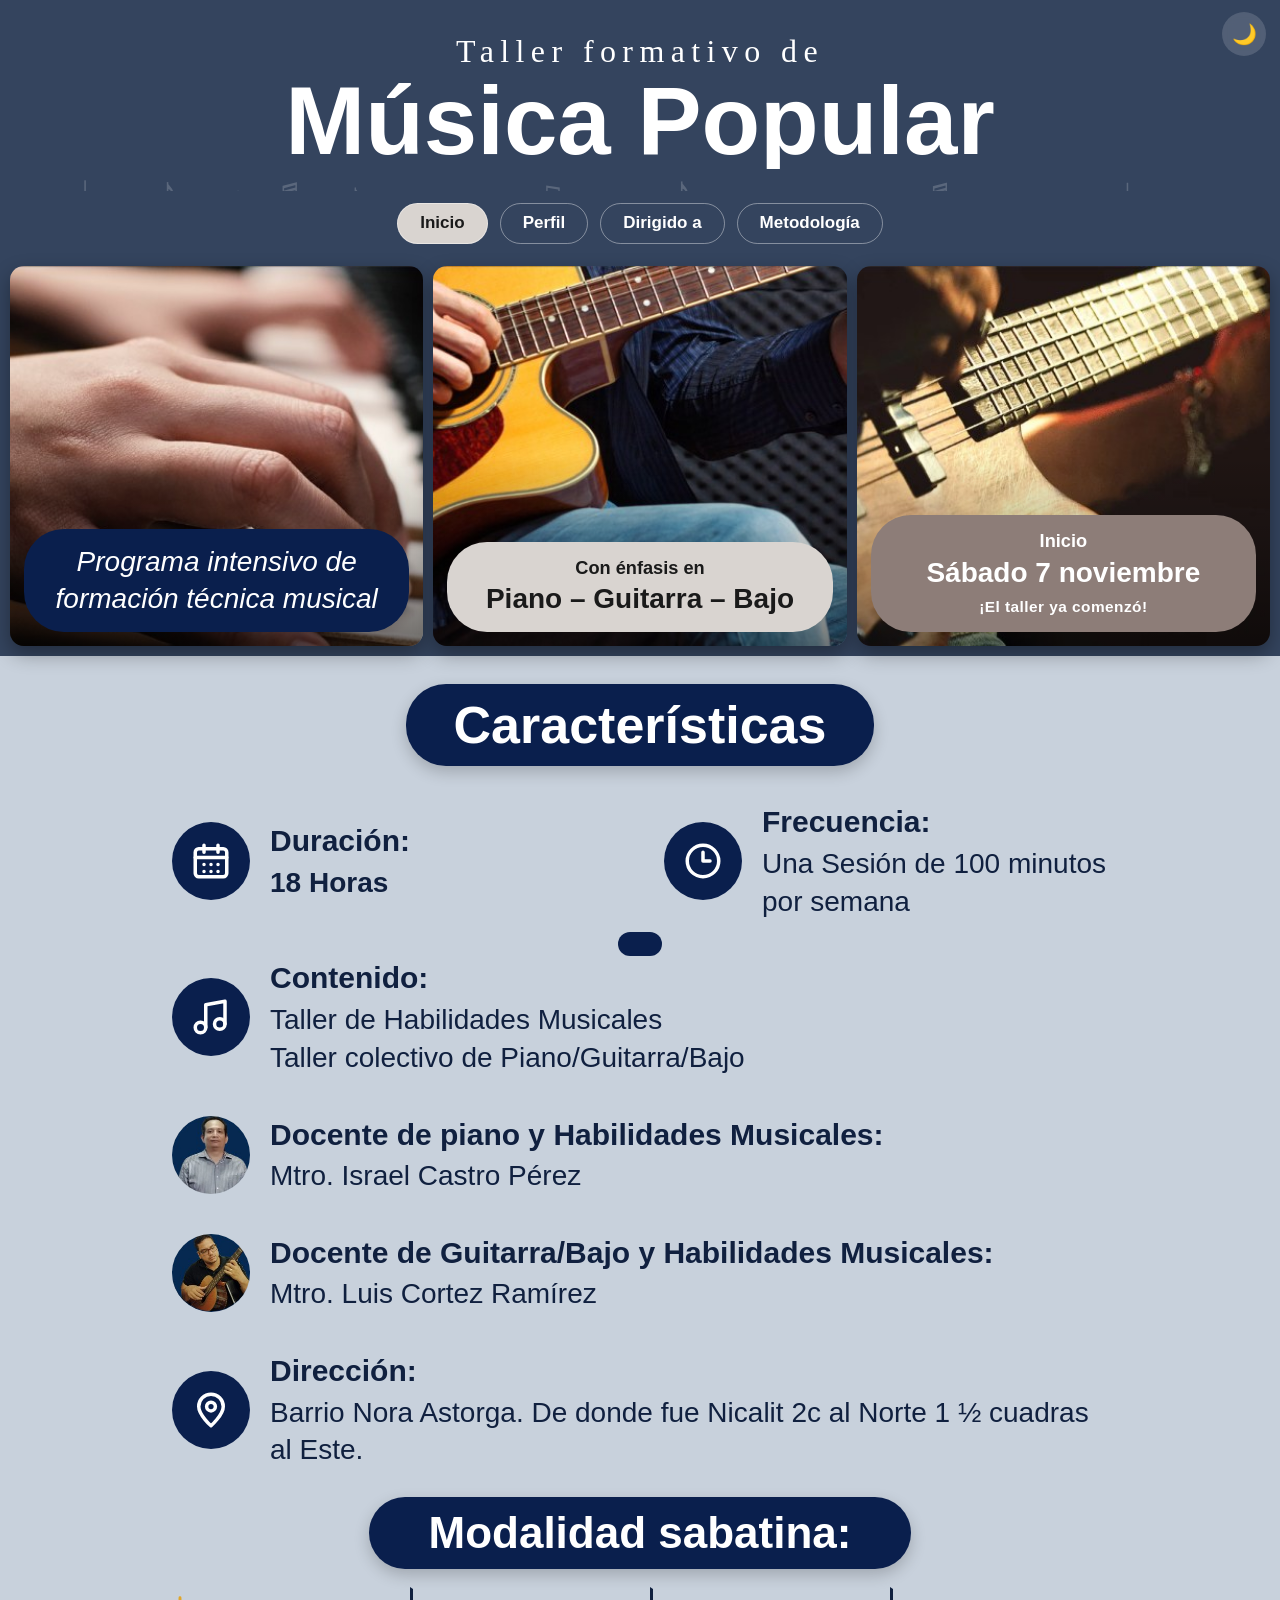
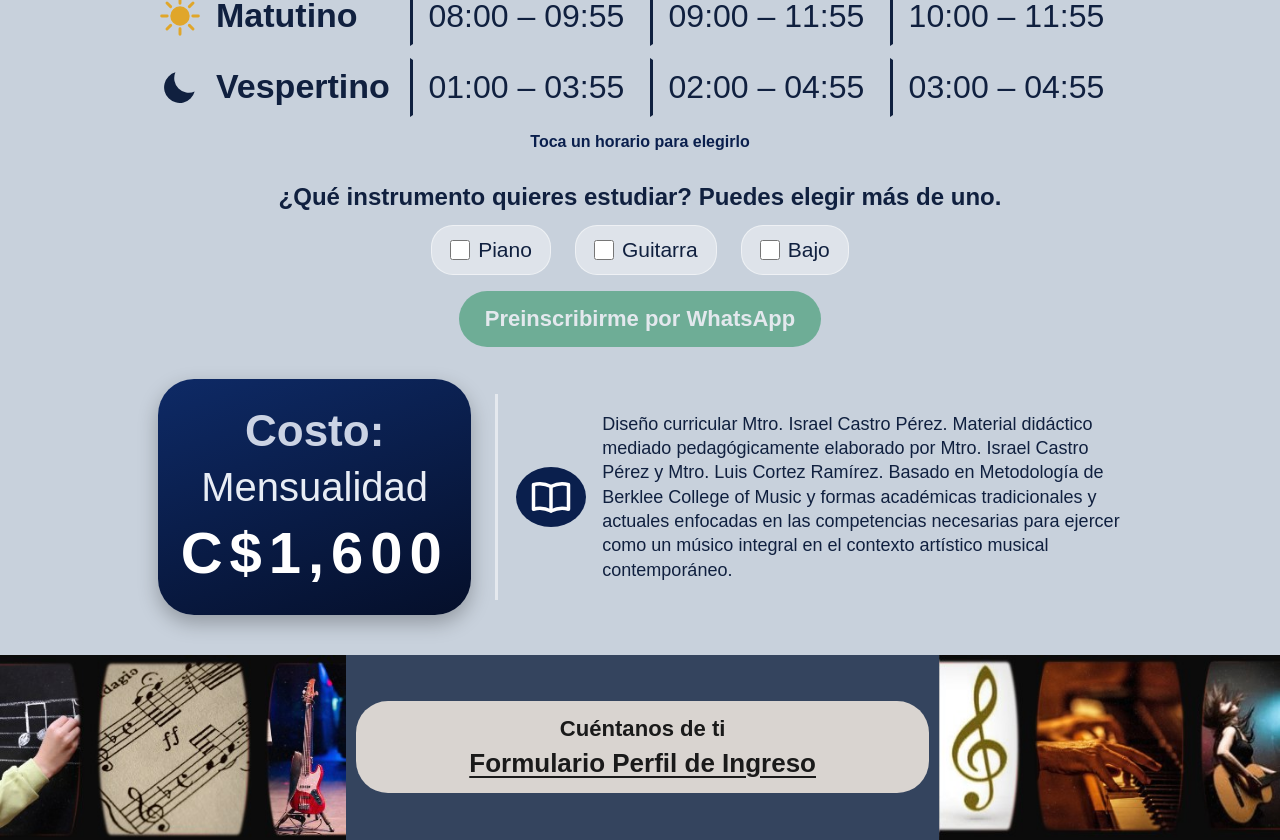
==== commit f49dd5f4: "Se añadió la página metodología para dar a conocer esta información en el sitio. Información más com" ====
--- a/index.html
+++ b/index.html
@@ -10,7 +10,7 @@
 <div class="progress"></div>
 <button class="theme-btn" aria-label="Cambiar tema">🌙</button>
 <header><div class="notes"></div><small>Taller formativo de</small><h1>Música Popular</h1></header>
-<nav class="page-nav" aria-label="Navegación principal"><a href="index.html" aria-current="page">Inicio</a><a href="perfil.html">Perfil</a><a href="dirigido-a.html">Dirigido a</a></nav>
+<nav class="page-nav" aria-label="Navegación principal"><a href="index.html" aria-current="page">Inicio</a><a href="perfil.html">Perfil</a><a href="dirigido-a.html">Dirigido a</a><a href="metodologia.html">Metodología</a></nav>
 <section class="hero">
 <figure><img src="img/piano.jpg" alt="Manos tocando el piano"><div class="badge b1">Programa intensivo de formación técnica musical</div></figure>
 <figure><img src="img/guitarra.jpg" alt="Guitarrista"><div class="badge b2"><span>Con énfasis en</span>Piano – Guitarra – Bajo</div></figure>
--- a/css/styles.css
+++ b/css/styles.css
@@ -16,7 +16,7 @@
 .notes{position:absolute;inset:0;pointer-events:none}
 .notes span{position:absolute;bottom:-30px;color:#ffffff30;font-size:28px;animation:float linear infinite}
 @keyframes float{to{transform:translateY(-260px) rotate(30deg);opacity:0}}
-.page-nav{display:flex;justify-content:center;gap:12px;padding:12px;background:var(--slate)}
+.page-nav{display:flex;flex-wrap:wrap;justify-content:center;gap:12px;padding:12px;background:var(--slate)}
 .page-nav a{padding:8px 22px;border:1px solid #ffffff66;border-radius:24px;color:#fff;text-decoration:none;font-size:17px;font-weight:700;transition:background .2s,color .2s}
 .page-nav a:hover,.page-nav a[aria-current="page"]{background:var(--pill);color:var(--pilltxt)}
 
@@ -53,9 +53,9 @@
 .profile-area summary:hover::after{transform:translateY(-50%) rotate(12deg) scale(1.12)}
 .profile-area[open] summary:hover::after{transform:translateY(-50%) rotate(0) scale(1.12)}
 .profile-submenu{display:grid;gap:14px;margin-top:14px}
-.profile-item{position:relative;display:grid;place-items:center;min-height:112px;padding:14px 36px;border:3px solid #29495d;border-radius:16px;background:linear-gradient(145deg,#fff,#f4f6f7);color:#161616;text-align:center;font-size:clamp(18px,2.2vw,28px);line-height:1.2;transition:transform .25s,box-shadow .25s,border-color .25s}
+.profile-item{position:relative;display:grid;place-items:center;min-height:112px;padding:14px 36px;border:3px solid #9aa8b5;border-radius:16px;background:linear-gradient(145deg,#f1f3f5,#dce2e8);color:#263746;text-align:center;font-size:clamp(18px,2.2vw,28px);line-height:1.2;transition:transform .25s,box-shadow .25s,border-color .25s}
 .profile-item{width:100%;font-family:inherit;cursor:pointer}
-.profile-item::after{content:"♪";position:absolute;right:12px;bottom:8px;color:#29495d;font-size:18px;opacity:0;transform:translateY(4px);transition:opacity .25s,transform .25s}
+.profile-item::after{content:"♪";position:absolute;right:12px;bottom:8px;color:#536879;font-size:18px;opacity:0;transform:translateY(4px);transition:opacity .25s,transform .25s}
 .profile-item:hover,.profile-item:focus-visible{transform:translateY(-4px);border-color:var(--accent);box-shadow:0 8px 18px #0002}
 .profile-item:hover::after,.profile-item:focus-visible::after{opacity:.75;transform:translateY(0)}
 .profile-item:focus-visible{outline:3px solid var(--accent);outline-offset:3px}
@@ -70,6 +70,14 @@
 .profile-dialog-close{width:38px;height:38px;border:0;border-radius:50%;background:var(--navy);color:#fff;font-size:28px;line-height:1;cursor:pointer}
 .profile-dialog h2{margin:4px 44px 16px 0;font-size:clamp(24px,4vw,34px)}
 .profile-dialog-description{margin:0;font-size:clamp(18px,2.4vw,22px);line-height:1.6}
+.method-main{max-width:1100px}
+.method-grid{display:grid;grid-template-columns:repeat(2,minmax(0,1fr));gap:20px}
+.method-card{padding:24px;border:1px solid #ffffff80;border-left:5px solid var(--accent);border-radius:18px;background:var(--card);box-shadow:0 8px 20px #0002}
+.method-card h2{margin:0 0 12px;color:var(--navy);font-size:clamp(21px,2.6vw,30px);line-height:1.2}
+:root[data-theme="dark"] .method-card h2{color:var(--accent)}
+@media (prefers-color-scheme:dark){:root:not([data-theme="light"]) .method-card h2{color:var(--accent)}}
+.method-card p{margin:0;font-size:clamp(17px,2vw,21px);line-height:1.6}
+.method-card p+p{margin-top:12px}
 .audience-main{max-width:1100px}
 .audience-grid{display:grid;grid-template-columns:repeat(2,minmax(0,1fr));gap:22px}
 .audience-card{display:flex;min-height:270px;flex-direction:column;align-items:center;justify-content:center;gap:18px;padding:26px 30px;border:2px solid #ffffffb3;border-radius:22px;background:var(--card);text-align:center;box-shadow:0 8px 20px #0002;transition:transform .35s,box-shadow .35s,border-color .35s}
@@ -139,5 +147,5 @@
 .toast.show{transform:translateX(-50%)}
 
 @media(max-width:900px){.profile-grid{grid-template-columns:repeat(2,minmax(0,1fr))}}
-@media(max-width:720px){.hero{grid-template-columns:1fr}.two,.bottom,.sched,.audience-grid{grid-template-columns:1fr}.profile-grid{grid-template-columns:1fr}.profile-area h2,.profile-item{min-height:88px}.audience-card{min-height:220px}.slots button:first-child{border-left:3px solid var(--text)}footer img{display:none}.dir{margin:0}footer{justify-content:center}}
+@media(max-width:720px){.hero{grid-template-columns:1fr}.two,.bottom,.sched,.audience-grid,.method-grid{grid-template-columns:1fr}.profile-grid{grid-template-columns:1fr}.profile-area h2,.profile-item{min-height:88px}.audience-card{min-height:220px}.slots button:first-child{border-left:3px solid var(--text)}footer img{display:none}.dir{margin:0}footer{justify-content:center}}
 @media (prefers-reduced-motion:reduce){*{animation:none!important;transition:none!important}.reveal{opacity:1;transform:none}}
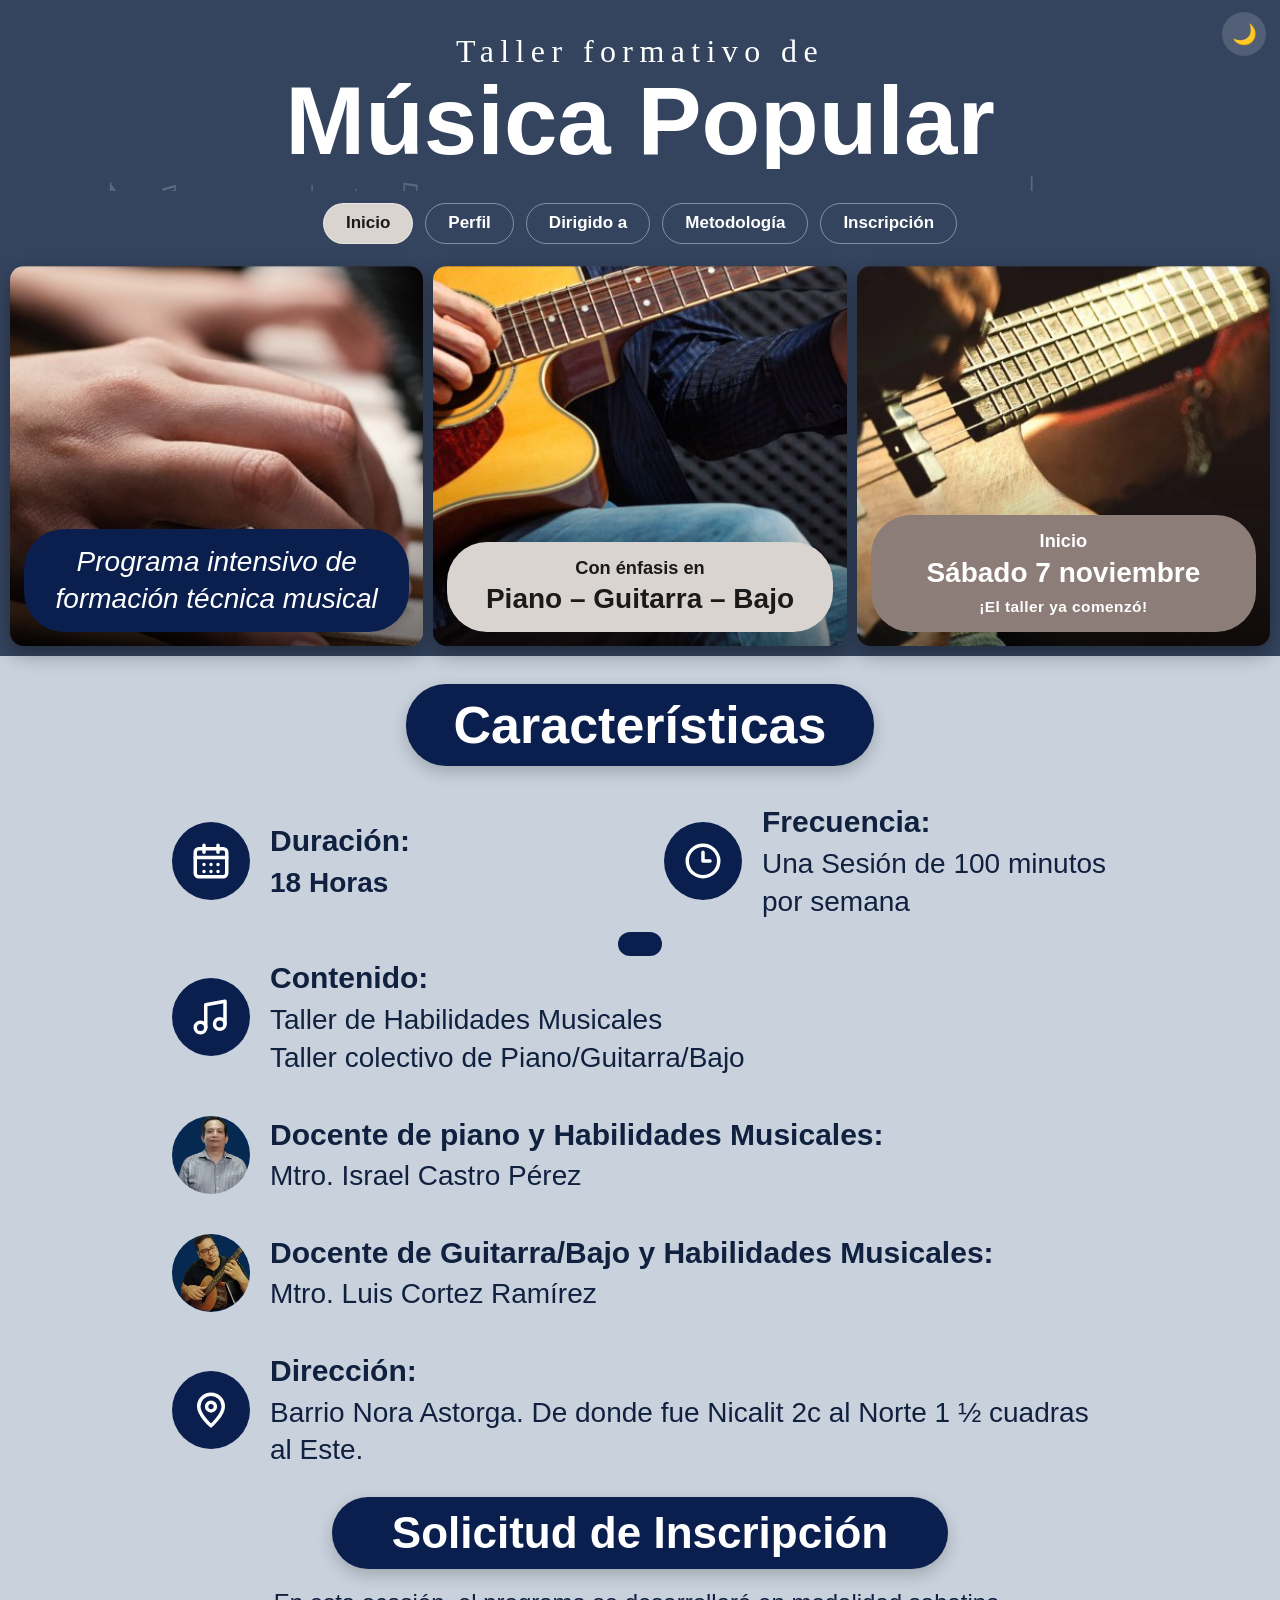
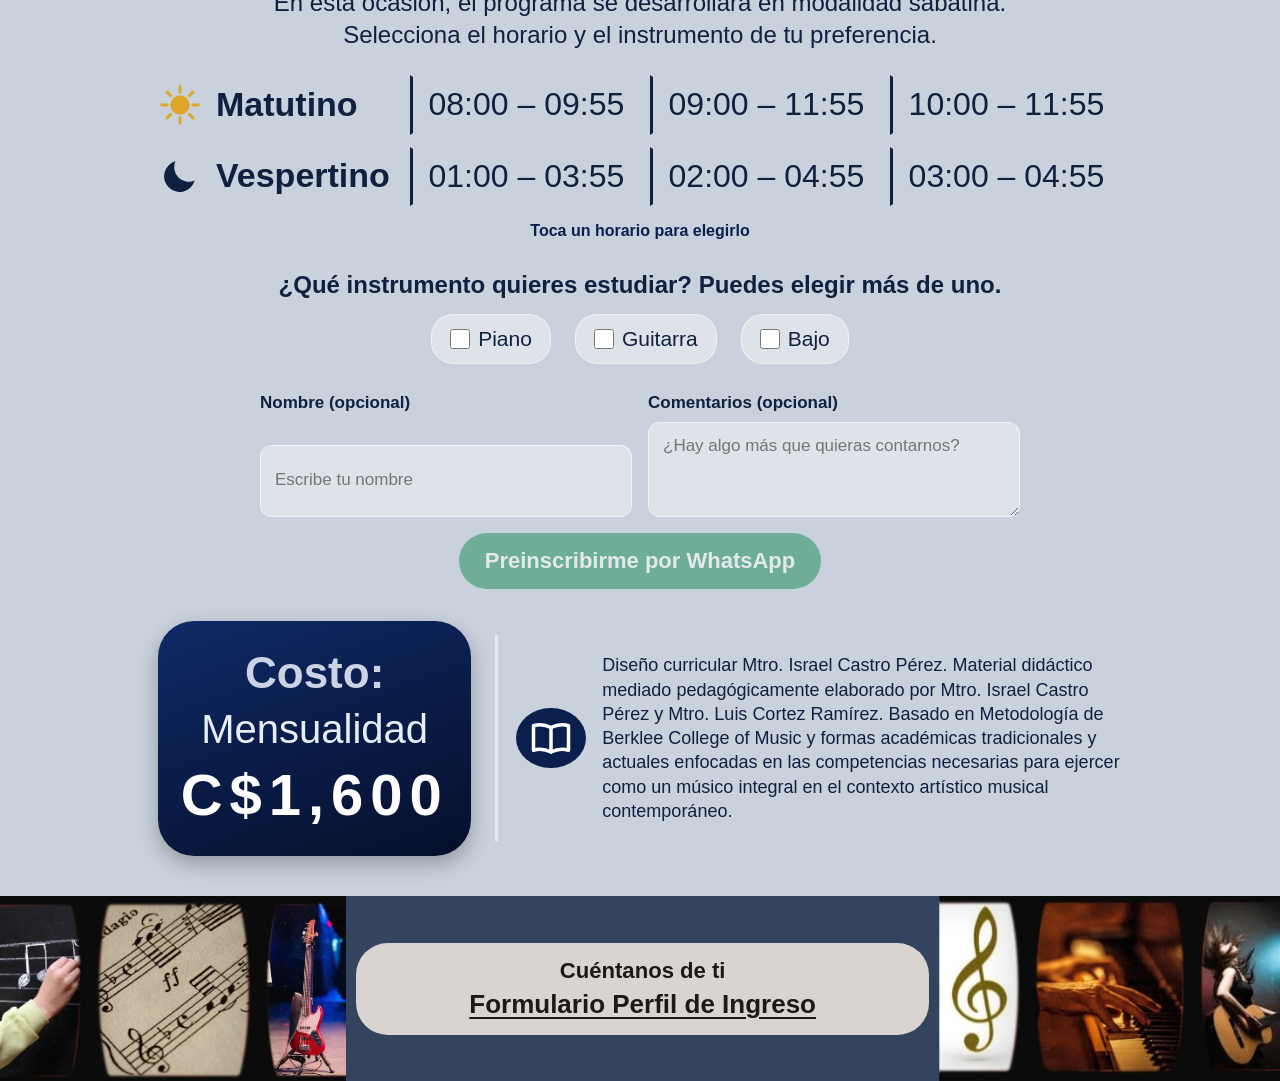
==== commit 491a2d23: "Añadiendo formulario de inscripción en una página independiente Mejoras en el contenido y en la form" ====
--- a/index.html
+++ b/index.html
@@ -10,7 +10,7 @@
 <div class="progress"></div>
 <button class="theme-btn" aria-label="Cambiar tema">🌙</button>
 <header><div class="notes"></div><small>Taller formativo de</small><h1>Música Popular</h1></header>
-<nav class="page-nav" aria-label="Navegación principal"><a href="index.html" aria-current="page">Inicio</a><a href="perfil.html">Perfil</a><a href="dirigido-a.html">Dirigido a</a><a href="metodologia.html">Metodología</a></nav>
+<nav class="page-nav" aria-label="Navegación principal"><a href="index.html" aria-current="page">Inicio</a><a href="perfil.html">Perfil</a><a href="dirigido-a.html">Dirigido a</a><a href="metodologia.html">Metodología</a><a href="inscripcion.html">Inscripción</a></nav>
 <section class="hero">
 <figure><img src="img/piano.jpg" alt="Manos tocando el piano"><div class="badge b1">Programa intensivo de formación técnica musical</div></figure>
 <figure><img src="img/guitarra.jpg" alt="Guitarrista"><div class="badge b2"><span>Con énfasis en</span>Piano – Guitarra – Bajo</div></figure>
@@ -27,7 +27,8 @@
 <div class="row reveal"><div class="ic"><img src="img/luis.jpg" alt="Mtro. Luis Cortez Ramírez"></div><div><h3>Docente de Guitarra/Bajo y Habilidades Musicales:</h3><p>Mtro. Luis Cortez Ramírez</p></div></div>
 <div class="row reveal" id="dir" data-text="Barrio Nora Astorga. De donde fue Nicalit 2c al Norte 1 ½ cuadras al Este." style="cursor:pointer" title="Clic para copiar"><div class="ic"><svg viewBox="0 0 24 24"><path d="M12 21s-7-6.2-7-11a7 7 0 0114 0c0 4.8-7 11-7 11z"/><circle cx="12" cy="10" r="2.5"/></svg></div><div><h3>Dirección:</h3><p>Barrio Nora Astorga. De donde fue Nicalit 2c al Norte 1 ½ cuadras al Este.</p></div></div>
 
-<div class="mod reveal">Modalidad sabatina:</div>
+<div class="mod reveal">Solicitud de Inscripción</div>
+<p class="enrollment-intro">En esta ocasión, el programa se desarrollará en modalidad sabatina. Selecciona el horario y el instrumento de tu preferencia.</p>
 <div class="sched reveal">
 <div class="lab"><svg class="sun" viewBox="0 0 24 24" fill="none" stroke="currentColor" stroke-width="1.6" stroke-linecap="round"><circle cx="12" cy="12" r="4.5" fill="currentColor"/><path d="M12 2v3M12 19v3M2 12h3M19 12h3M4.9 4.9l2 2M17.1 17.1l2 2M19.1 4.9l-2 2M6.9 17.1l-2 2"/></svg>Matutino</div>
 <div class="slots"><button data-turno="Matutino">08:00 – 09:55</button><button data-turno="Matutino">09:00 – 11:55</button><button data-turno="Matutino">10:00 – 11:55</button></div>
@@ -41,6 +42,10 @@
 <label><input type="checkbox" name="instrumento" value="Guitarra"> Guitarra</label>
 <label><input type="checkbox" name="instrumento" value="Bajo"> Bajo</label>
 </fieldset>
+<div class="enrollment-fields">
+<label>Nombre (opcional)<input type="text" name="nombre" autocomplete="name" placeholder="Escribe tu nombre"></label>
+<label>Comentarios (opcional)<textarea name="comentarios" rows="3" placeholder="¿Hay algo más que quieras contarnos?"></textarea></label>
+</div>
 <div class="pre-enroll"><button id="pre-enroll" type="button" disabled>Preinscribirme por WhatsApp</button></div>
 
 <div class="bottom reveal">
--- a/css/styles.css
+++ b/css/styles.css
@@ -36,6 +36,7 @@
 main{max-width:1000px;margin:0 auto;padding:28px 18px 40px}
 .title,.mod{display:table;margin:0 auto 26px;background:var(--navy);color:#fff;border-radius:40px;padding:6px 48px;font-size:clamp(28px,5vw,52px);font-weight:800;box-shadow:0 6px 16px #0003}
 .mod{font-size:clamp(24px,4vw,44px);font-weight:700;margin-top:10px;margin-bottom:18px;padding:6px 60px}
+.enrollment-intro{max-width:760px;margin:0 auto 24px;text-align:center;font-size:clamp(18px,2.4vw,24px)}
 .profile-main{max-width:1280px}
 .profile-grid{display:grid;grid-template-columns:repeat(4,minmax(0,1fr));gap:22px}
 .profile-area{transition:transform .3s,filter .3s}
@@ -117,6 +118,11 @@
 .instrument-picker label{display:flex;align-items:center;gap:8px;padding:10px 18px;border:1px solid #ffffff80;border-radius:22px;background:var(--card);font-size:clamp(17px,2.2vw,21px);cursor:pointer}
 .instrument-picker input{width:20px;height:20px;margin:0;accent-color:var(--navy)}
 .instrument-picker label:has(input:checked){border-color:var(--accent);box-shadow:0 0 0 2px var(--accent)}
+.enrollment-fields{display:grid;grid-template-columns:1fr 1fr;gap:16px;max-width:760px;margin:0 auto 28px}
+.enrollment-fields label{display:grid;gap:7px;font-size:17px;font-weight:700}
+.enrollment-fields input,.enrollment-fields textarea{width:100%;padding:12px 14px;border:1px solid #ffffff80;border-radius:12px;background:var(--card);color:var(--text);font:inherit;font-weight:400}
+.enrollment-fields textarea{resize:vertical}
+.enrollment-fields input:focus-visible,.enrollment-fields textarea:focus-visible{outline:3px solid var(--accent);outline-offset:2px}
 .pre-enroll{display:flex;justify-content:center;margin:-12px 0 32px}
 .pre-enroll button{border:0;border-radius:28px;padding:13px 26px;background:#168b52;color:#fff;font:inherit;font-size:clamp(17px,2.2vw,22px);font-weight:700;cursor:pointer;transition:background .2s,transform .2s}
 .pre-enroll button:hover:not(:disabled){background:#106c3e;transform:translateY(-2px)}
@@ -147,5 +153,5 @@
 .toast.show{transform:translateX(-50%)}
 
 @media(max-width:900px){.profile-grid{grid-template-columns:repeat(2,minmax(0,1fr))}}
-@media(max-width:720px){.hero{grid-template-columns:1fr}.two,.bottom,.sched,.audience-grid,.method-grid{grid-template-columns:1fr}.profile-grid{grid-template-columns:1fr}.profile-area h2,.profile-item{min-height:88px}.audience-card{min-height:220px}.slots button:first-child{border-left:3px solid var(--text)}footer img{display:none}.dir{margin:0}footer{justify-content:center}}
+@media(max-width:720px){.hero{grid-template-columns:1fr}.two,.bottom,.sched,.enrollment-fields,.audience-grid,.method-grid{grid-template-columns:1fr}.profile-grid{grid-template-columns:1fr}.profile-area h2,.profile-item{min-height:88px}.audience-card{min-height:220px}.slots button:first-child{border-left:3px solid var(--text)}footer img{display:none}.dir{margin:0}footer{justify-content:center}}
 @media (prefers-reduced-motion:reduce){*{animation:none!important;transition:none!important}.reveal{opacity:1;transform:none}}
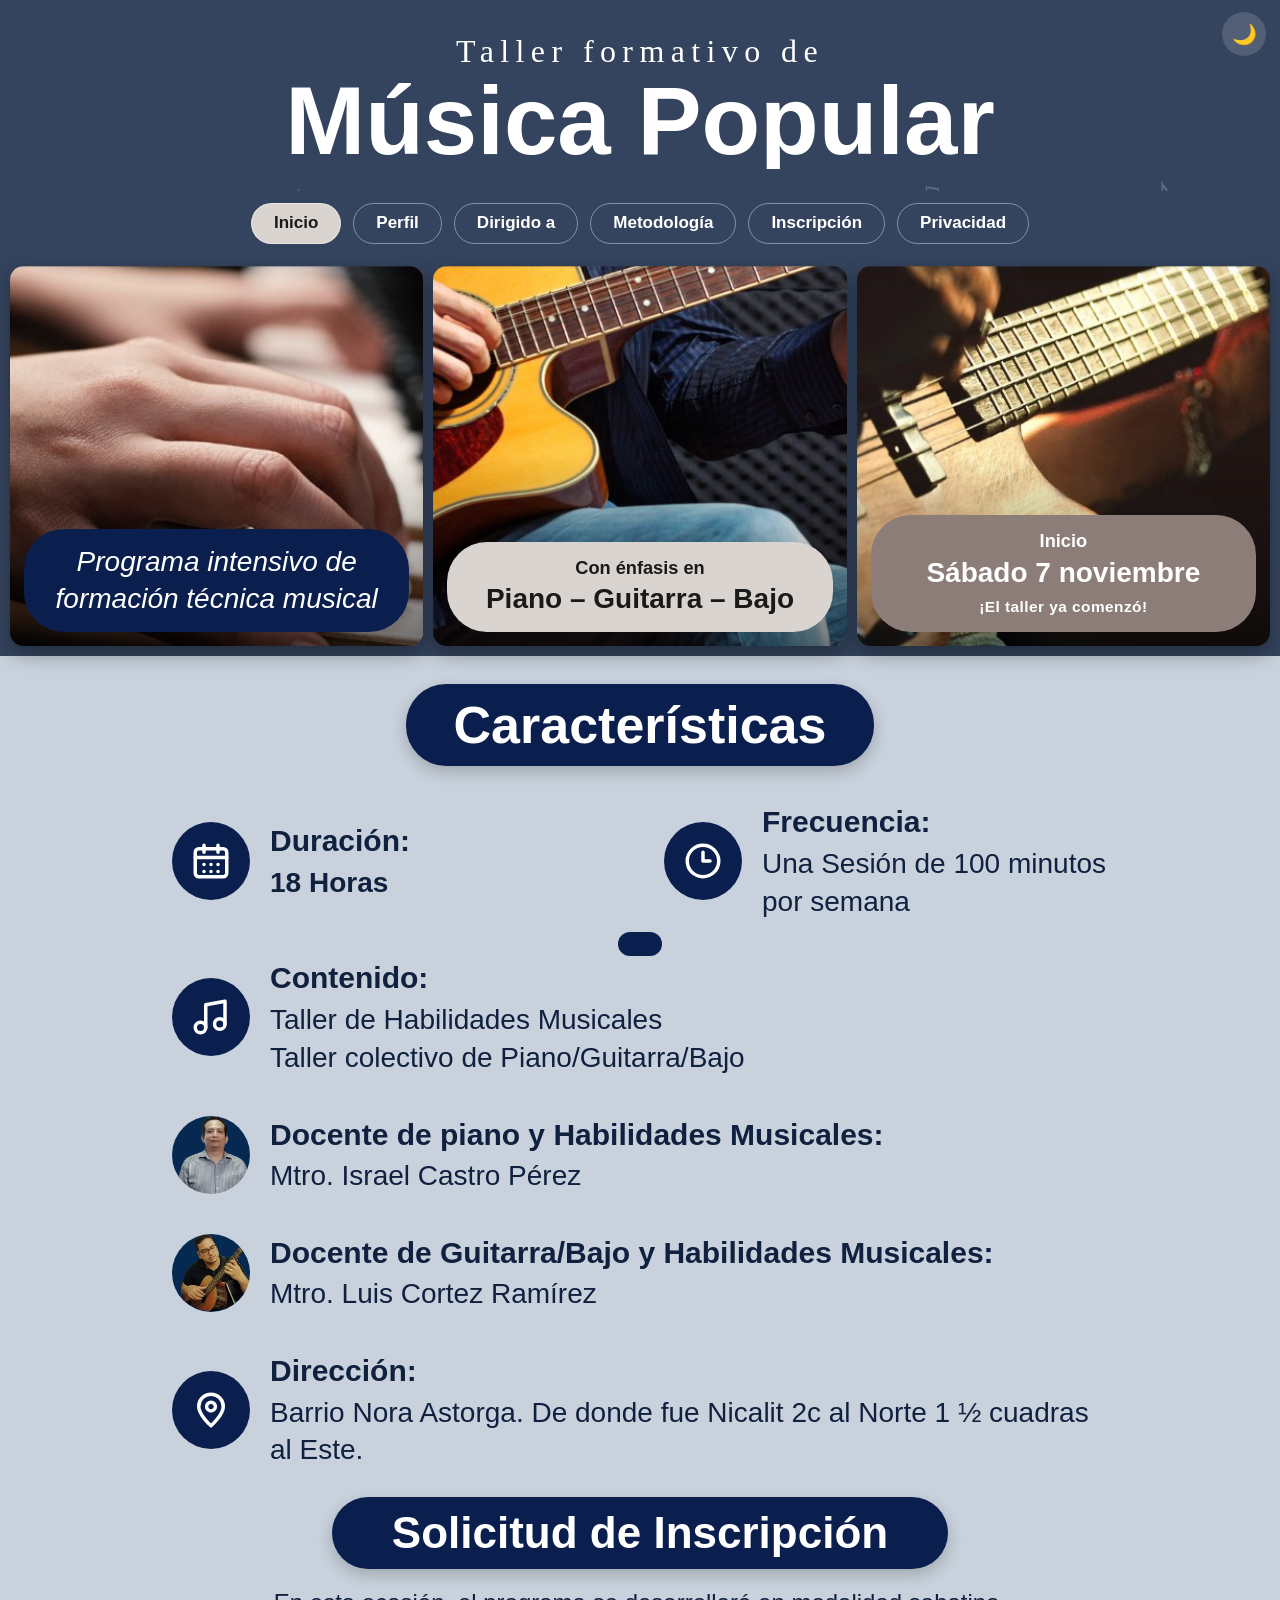
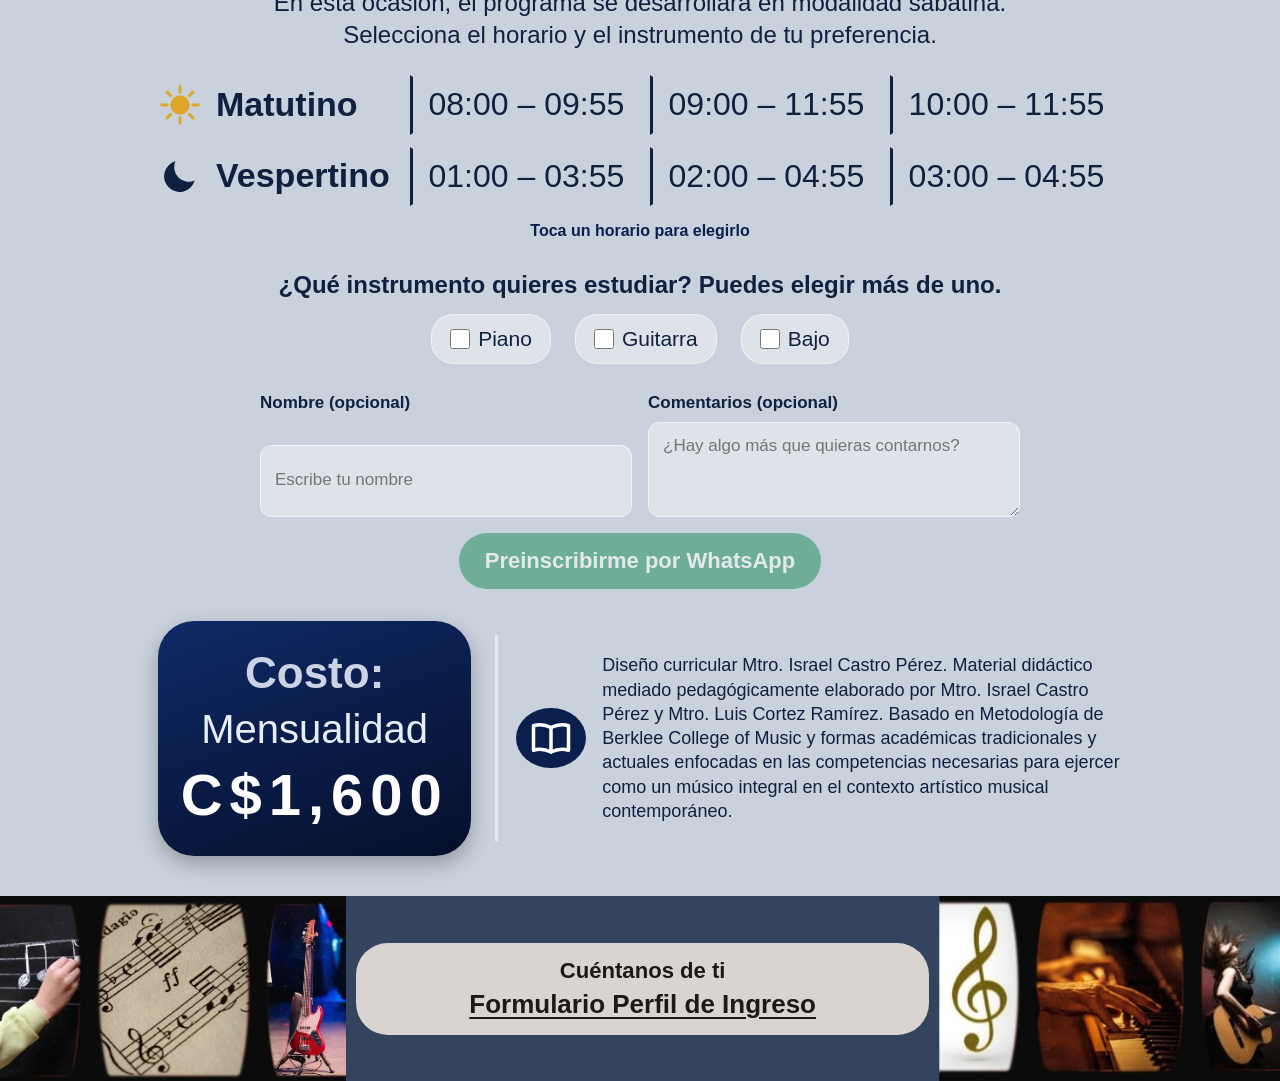
==== commit 2f2f9653: "Política de privacidad Indica cómo se usa la información" ====
--- a/index.html
+++ b/index.html
@@ -10,7 +10,7 @@
 <div class="progress"></div>
 <button class="theme-btn" aria-label="Cambiar tema">🌙</button>
 <header><div class="notes"></div><small>Taller formativo de</small><h1>Música Popular</h1></header>
-<nav class="page-nav" aria-label="Navegación principal"><a href="index.html" aria-current="page">Inicio</a><a href="perfil.html">Perfil</a><a href="dirigido-a.html">Dirigido a</a><a href="metodologia.html">Metodología</a><a href="inscripcion.html">Inscripción</a></nav>
+<nav class="page-nav" aria-label="Navegación principal"><a href="index.html" aria-current="page">Inicio</a><a href="perfil.html">Perfil</a><a href="dirigido-a.html">Dirigido a</a><a href="metodologia.html">Metodología</a><a href="inscripcion.html">Inscripción</a><a href="privacidad.html">Privacidad</a></nav>
 <section class="hero">
 <figure><img src="img/piano.jpg" alt="Manos tocando el piano"><div class="badge b1">Programa intensivo de formación técnica musical</div></figure>
 <figure><img src="img/guitarra.jpg" alt="Guitarrista"><div class="badge b2"><span>Con énfasis en</span>Piano – Guitarra – Bajo</div></figure>
--- a/css/styles.css
+++ b/css/styles.css
@@ -153,5 +153,5 @@
 .toast.show{transform:translateX(-50%)}
 
 @media(max-width:900px){.profile-grid{grid-template-columns:repeat(2,minmax(0,1fr))}}
-@media(max-width:720px){.hero{grid-template-columns:1fr}.two,.bottom,.sched,.enrollment-fields,.audience-grid,.method-grid{grid-template-columns:1fr}.profile-grid{grid-template-columns:1fr}.profile-area h2,.profile-item{min-height:88px}.audience-card{min-height:220px}.slots button:first-child{border-left:3px solid var(--text)}footer img{display:none}.dir{margin:0}footer{justify-content:center}}
+@media(max-width:720px){.hero{grid-template-columns:1fr}.two,.bottom,.sched,.enrollment-fields,.audience-grid,.method-grid{grid-template-columns:1fr}.slots{grid-template-columns:1fr}.slots button{text-align:left;white-space:nowrap}.profile-grid{grid-template-columns:1fr}.profile-area h2,.profile-item{min-height:88px}.audience-card{min-height:220px}.slots button:first-child{border-left:3px solid var(--text)}footer img{display:none}.dir{margin:0}footer{justify-content:center}}
 @media (prefers-reduced-motion:reduce){*{animation:none!important;transition:none!important}.reveal{opacity:1;transform:none}}
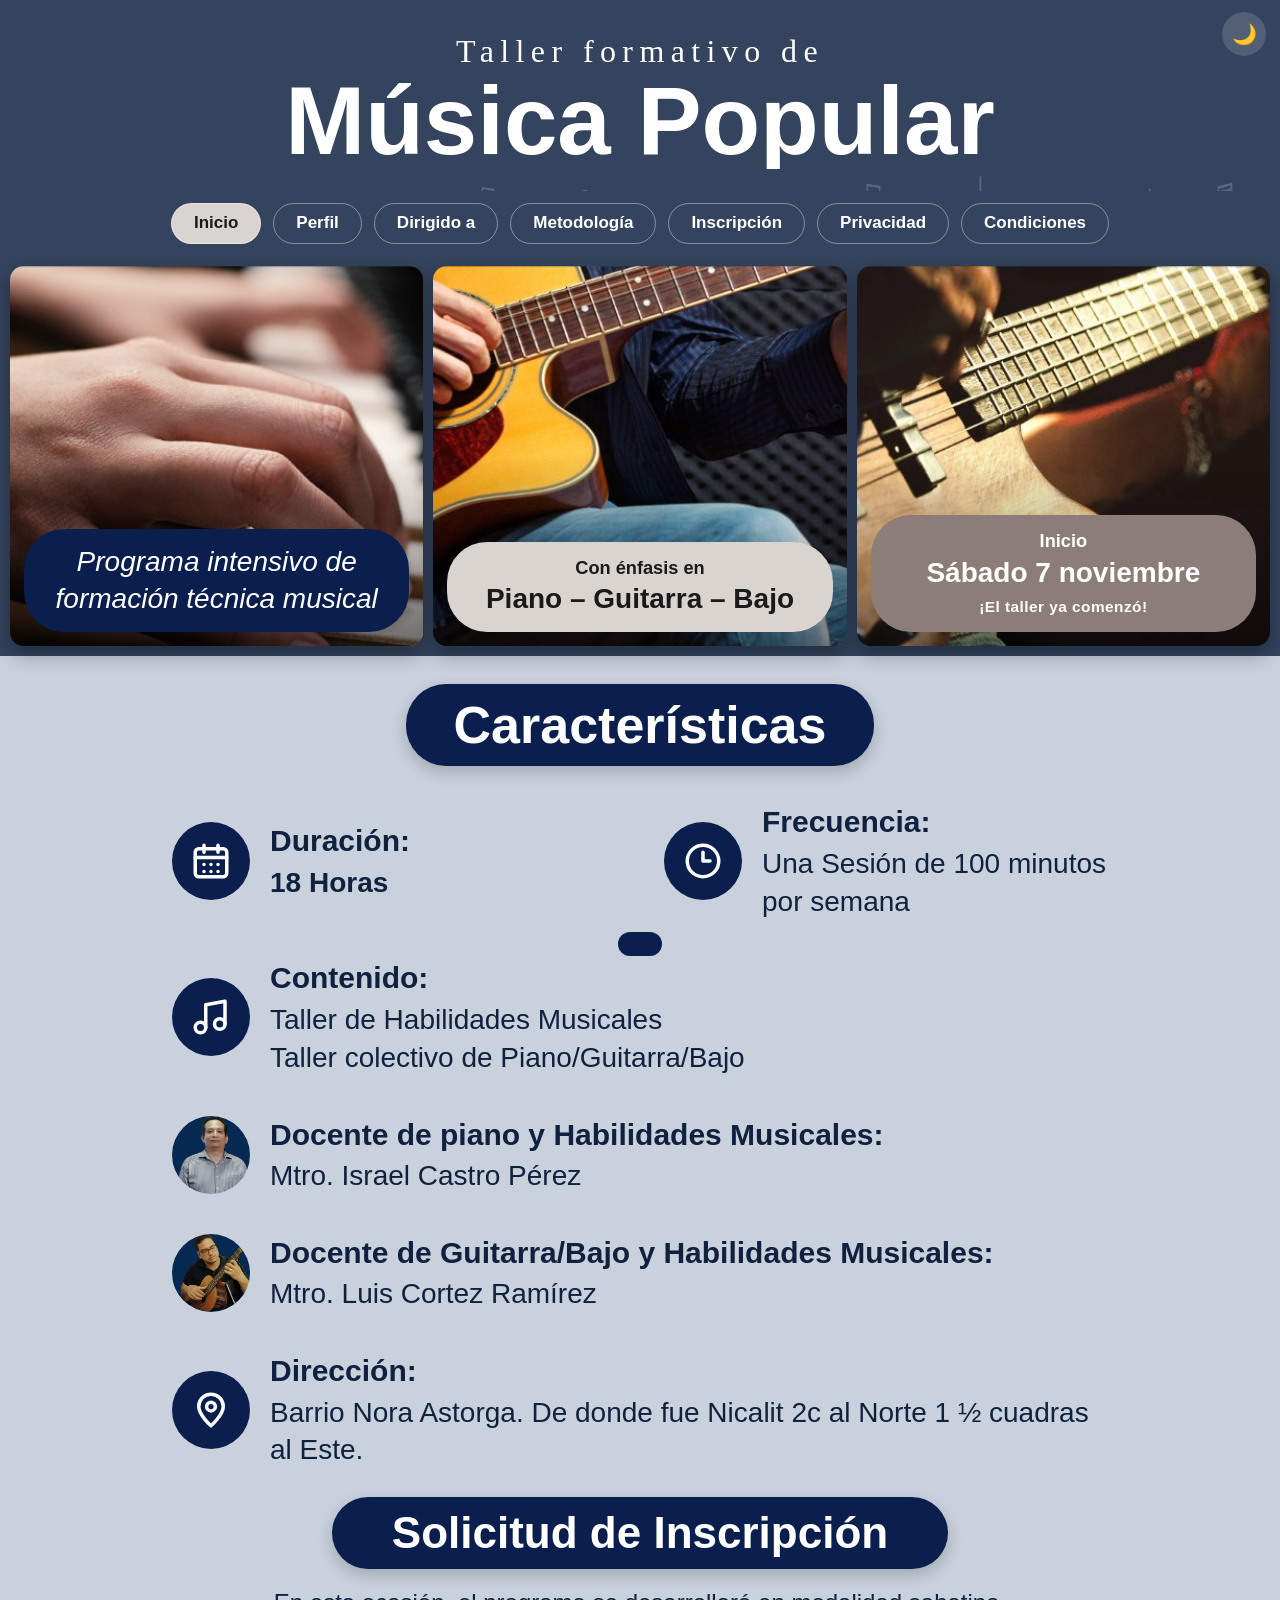
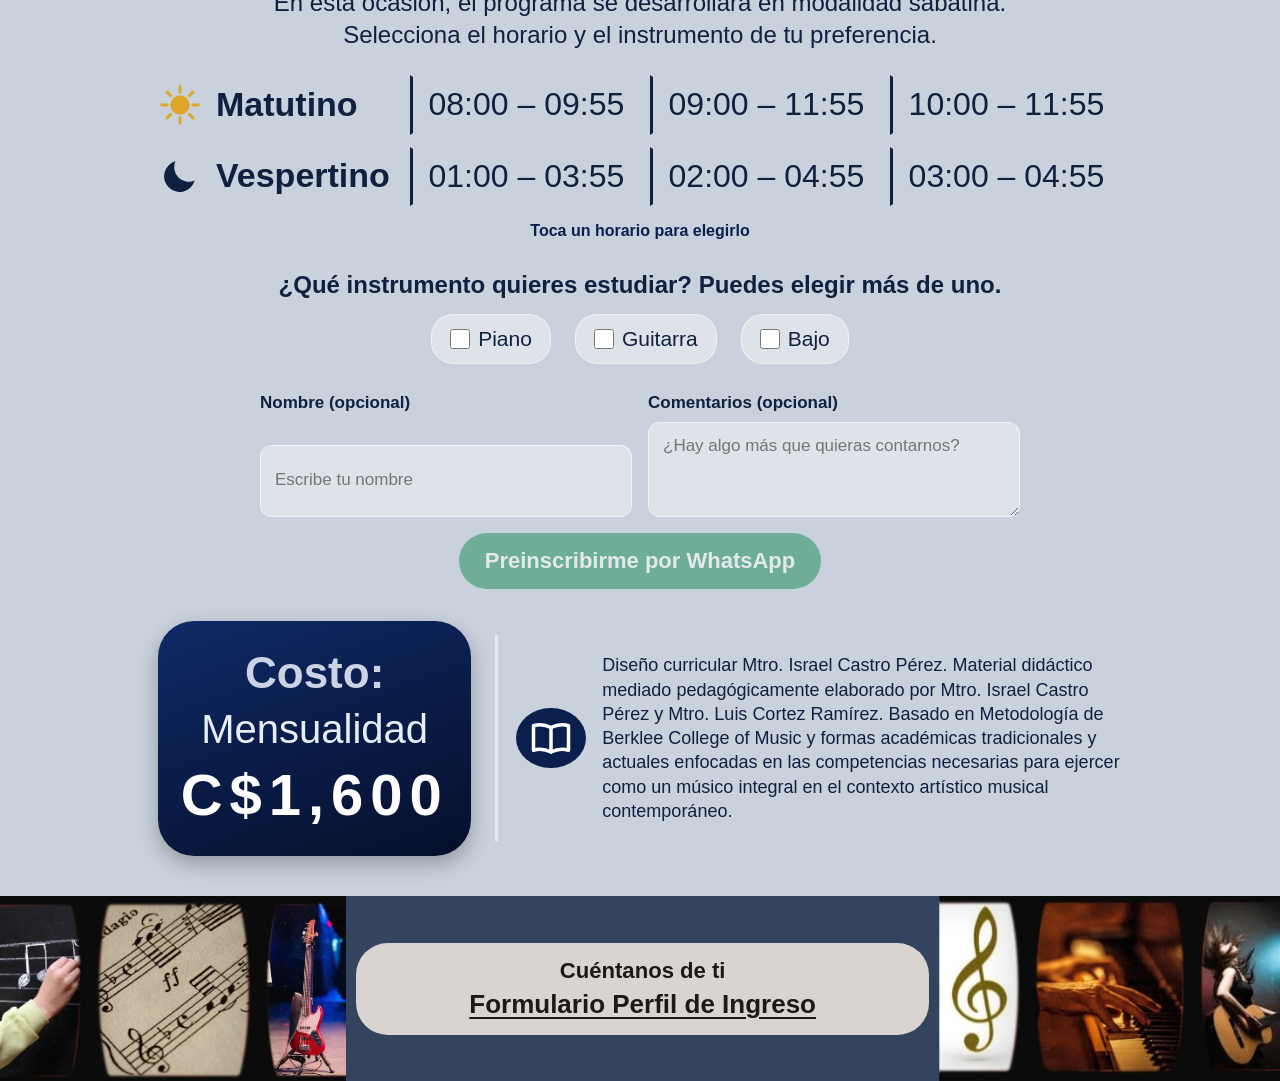
==== commit 217c6964: "Condiciones del servicio añadidas Condiciones del servicio es necesario para los usuarios" ====
--- a/index.html
+++ b/index.html
@@ -10,7 +10,7 @@
 <div class="progress"></div>
 <button class="theme-btn" aria-label="Cambiar tema">🌙</button>
 <header><div class="notes"></div><small>Taller formativo de</small><h1>Música Popular</h1></header>
-<nav class="page-nav" aria-label="Navegación principal"><a href="index.html" aria-current="page">Inicio</a><a href="perfil.html">Perfil</a><a href="dirigido-a.html">Dirigido a</a><a href="metodologia.html">Metodología</a><a href="inscripcion.html">Inscripción</a><a href="privacidad.html">Privacidad</a></nav>
+<nav class="page-nav" aria-label="Navegación principal"><a href="index.html" aria-current="page">Inicio</a><a href="perfil.html">Perfil</a><a href="dirigido-a.html">Dirigido a</a><a href="metodologia.html">Metodología</a><a href="inscripcion.html">Inscripción</a><a href="privacidad.html">Privacidad</a><a href="condiciones.html">Condiciones</a></nav>
 <section class="hero">
 <figure><img src="img/piano.jpg" alt="Manos tocando el piano"><div class="badge b1">Programa intensivo de formación técnica musical</div></figure>
 <figure><img src="img/guitarra.jpg" alt="Guitarrista"><div class="badge b2"><span>Con énfasis en</span>Piano – Guitarra – Bajo</div></figure>
